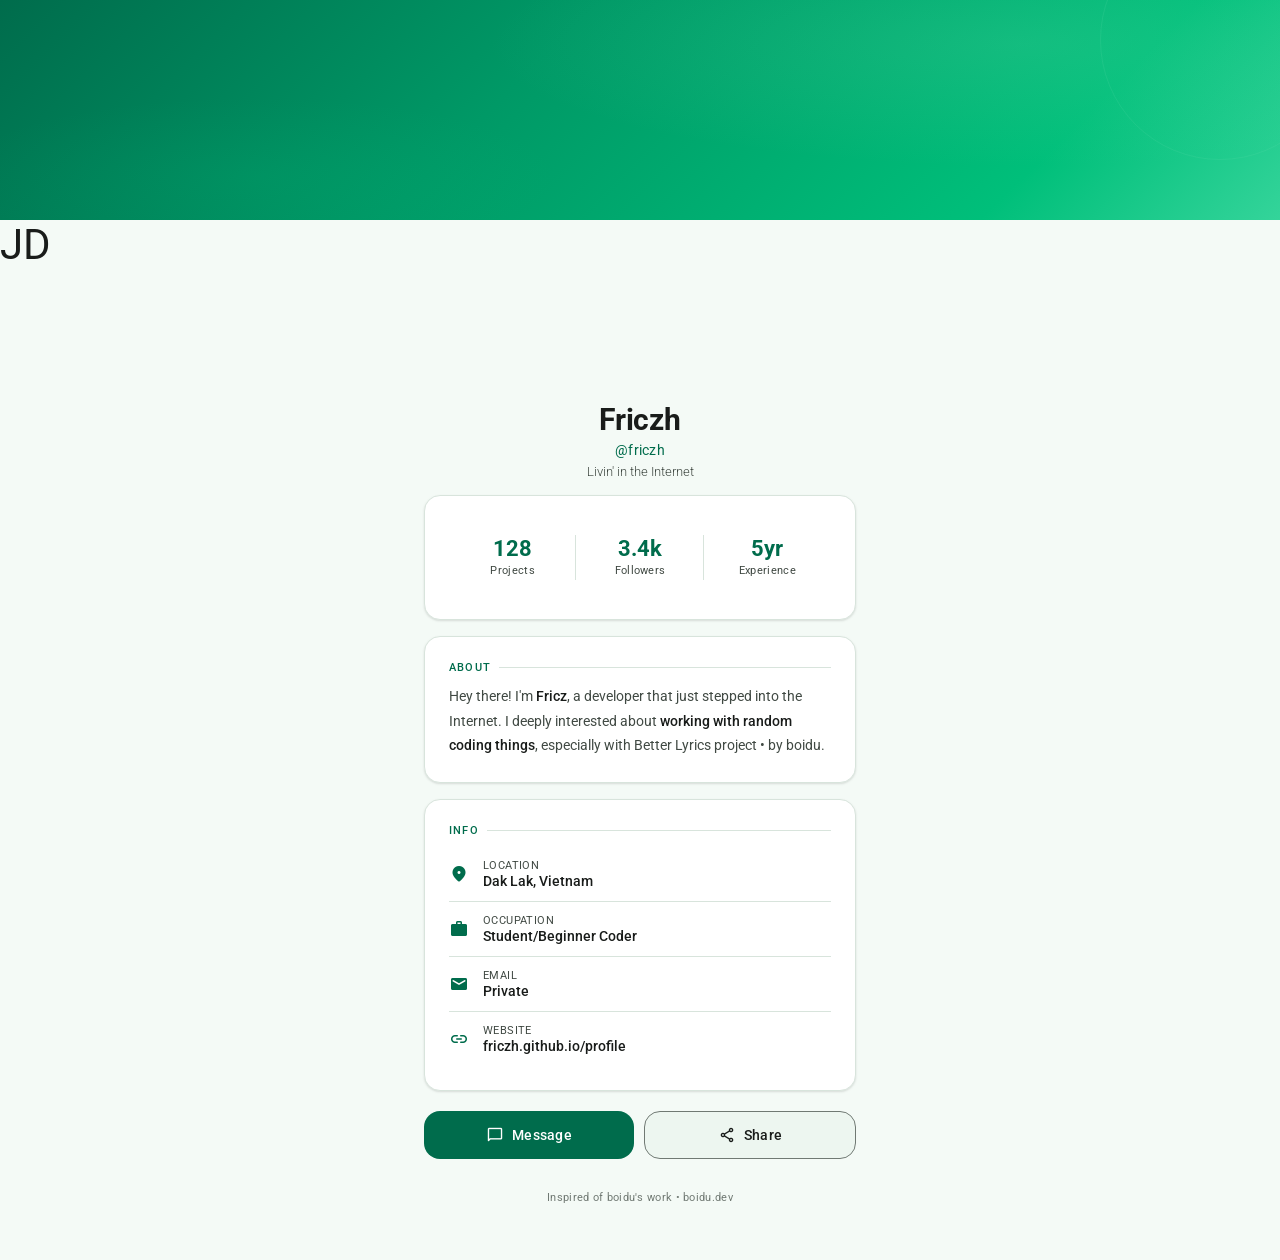
==== index.html @ be567181 "Update index.html" ====
<!DOCTYPE html>
<html lang="en">
<head>
  <meta charset="UTF-8" />
  <meta name="viewport" content="width=device-width, initial-scale=1.0, viewport-fit=cover" />
  <title>Profile</title>
  <link rel="preconnect" href="https://fonts.googleapis.com" />
  <link rel="preconnect" href="https://fonts.gstatic.com" crossorigin />
  <link href="https://fonts.googleapis.com/css2?family=Roboto:wght@300;400;500;700&display=swap" rel="stylesheet" />
  <link href="https://fonts.googleapis.com/css2?family=Material+Symbols+Rounded:opsz,wght,FILL,GRAD@24,400,1,0" rel="stylesheet" />

  <style>
    /* ── MD3 Light + Emerald Green Tokens ── */
    :root {
      --primary:            #006C4C;
      --on-primary:         #FFFFFF;
      --primary-container:  #C2F0D8;
      --on-primary-cont:    #00210F;
      --surface:            #F4FAF6;
      --surface-1:          #FFFFFF;
      --surface-2:          #EDF6F0;
      --surface-variant:    #DCE5DC;
      --on-surface:         #191C1A;
      --on-surface-var:     #404943;
      --outline:            #707973;
      --outline-var:        #D8E4DC;
      --scrim:              rgba(0,0,0,.3);
      --radius-xl:          28px;
      --radius-l:           16px;
      --radius-m:           12px;
      --radius-s:           8px;
      --font: 'Roboto', sans-serif;
    }

    *, *::before, *::after { box-sizing: border-box; margin: 0; padding: 0; }

    html { scroll-behavior: smooth; }

    body {
      font-family: var(--font);
      background: var(--surface);
      color: var(--on-surface);
      min-height: 100dvh;
      -webkit-font-smoothing: antialiased;
      overflow-x: hidden;
    }

    /* ── Page fade-in ── */
    @keyframes fadeUp {
      from { opacity: 0; transform: translateY(20px); }
      to   { opacity: 1; transform: translateY(0); }
    }
    @keyframes fadeIn {
      from { opacity: 0; }
      to   { opacity: 1; }
    }
    @keyframes pulse-ring {
      0%   { transform: scale(1);    opacity: .6; }
      70%  { transform: scale(1.18); opacity: 0;  }
      100% { transform: scale(1.18); opacity: 0;  }
    }
    @keyframes shimmer {
      0%   { background-position: -200% center; }
      100% { background-position:  200% center; }
    }

    /* ── Header banner ── */
    .banner {
      position: relative;
      height: 180px;
      background: linear-gradient(135deg, #006C4C 0%, #009966 40%, #00BF7A 80%, #34D49A 100%);
      overflow: hidden;
      animation: fadeIn .5s ease both;
    }
    .banner::before {
      content: '';
      position: absolute;
      inset: 0;
      background:
        radial-gradient(ellipse 60% 80% at 80% 20%, rgba(109,219,172,.18) 0%, transparent 70%),
        radial-gradient(ellipse 40% 60% at 20% 80%, rgba(0,191,122,.12) 0%, transparent 60%);
    }
    /* Decorative circles */
    .banner::after {
      content: '';
      position: absolute;
      width: 240px; height: 240px;
      border-radius: 50%;
      border: 1px solid rgba(109,219,172,.15);
      top: -80px; right: -60px;
    }

    /* ── Main content ── */
    .content {
      max-width: 480px;
      margin: 0 auto;
      padding: 0 16px 40px;
    }

    /* ── Identity block ── */
    .identity {
      padding-top: 64px;
      text-align: center;
      animation: fadeUp .5s .25s ease both;
      opacity: 0;
      animation-fill-mode: both;
    }
    .identity .name {
      font-size: 26px;
      font-weight: 700;
      color: var(--on-surface);
      letter-spacing: -.3px;
      line-height: 1.2;
    }
    .identity .handle {
      font-size: 14px;
      font-weight: 400;
      color: var(--primary);
      margin-top: 4px;
      letter-spacing: .3px;
    }
    .identity .tagline {
      font-size: 13px;
      color: var(--on-surface-var);
      margin-top: 6px;
      font-weight: 300;
    }

    /* ── Status chip ── */
    .status-row {
      display: flex;
      justify-content: center;
      margin-top: 14px;
      animation: fadeUp .5s .35s ease both;
      opacity: 0;
      animation-fill-mode: both;
    }
    .chip {
      display: inline-flex;
      align-items: center;
      gap: 6px;
      padding: 6px 14px;
      border-radius: 99px;
      font-size: 12px;
      font-weight: 500;
      background: var(--primary-container);
      color: var(--on-primary-cont);
      border: 1px solid rgba(109,219,172,.2);
      letter-spacing: .3px;
    }
    .chip .dot {
      width: 6px; height: 6px;
      border-radius: 50%;
      background: var(--primary);
      flex-shrink: 0;
      animation: pulse-ring 2s ease infinite;
    }

    /* ── Section label ── */
    .section-label {
      font-size: 11px;
      font-weight: 500;
      letter-spacing: 1.2px;
      text-transform: uppercase;
      color: var(--primary);
      margin-bottom: 10px;
      display: flex;
      align-items: center;
      gap: 8px;
    }
    .section-label::after {
      content: '';
      flex: 1;
      height: 1px;
      background: var(--outline-var);
    }

    /* ── Cards ── */
    .card {
      box-shadow: 0 1px 3px rgba(0,0,0,.08), 0 1px 2px rgba(0,0,0,.06);
      background: var(--surface-1);
      border: 1px solid var(--outline-var);
      border-radius: var(--radius-l);
      padding: 20px;
      margin-top: 16px;
    }

    /* Bio card */
    .bio-card {
      animation: fadeUp .5s .45s ease both;
      opacity: 0;
      animation-fill-mode: both;
    }
    .bio-text {
      font-size: 14px;
      line-height: 1.75;
      color: var(--on-surface-var);
      font-weight: 400;
    }
    .bio-text strong {
      color: var(--on-surface);
      font-weight: 500;
    }

    /* Stats row */
    .stats-card {
      animation: fadeUp .5s .55s ease both;
      opacity: 0;
      animation-fill-mode: both;
      display: grid;
      grid-template-columns: repeat(3, 1fr);
      gap: 0;
      padding: 0;
      overflow: hidden;
    }
    .stat-item {
      padding: 18px 12px;
      text-align: center;
      position: relative;
    }
    .stat-item:not(:last-child)::after {
      content: '';
      position: absolute;
      right: 0; top: 20%; bottom: 20%;
      width: 1px;
      background: var(--outline-var);
    }
    .stat-num {
      font-size: 22px;
      font-weight: 700;
      color: var(--primary);
      line-height: 1;
    }
    .stat-label {
      font-size: 11px;
      color: var(--on-surface-var);
      margin-top: 4px;
      letter-spacing: .3px;
    }

    /* Info rows */
    .info-card {
      animation: fadeUp .5s .65s ease both;
      opacity: 0;
      animation-fill-mode: both;
      padding: 8px 20px;
    }
    .info-row {
      display: flex;
      align-items: center;
      gap: 14px;
      padding: 12px 0;
      border-bottom: 1px solid var(--outline-var);
    }
    .info-row:last-child { border-bottom: none; }
    .info-icon {
      font-size: 20px;
      color: var(--primary);
      font-variation-settings: 'FILL' 1;
      flex-shrink: 0;
    }
    .info-body { flex: 1; min-width: 0; }
    .info-label {
      font-size: 11px;
      color: var(--on-surface-var);
      letter-spacing: .4px;
      text-transform: uppercase;
    }
    .info-value {
      font-size: 14px;
      color: var(--on-surface);
      font-weight: 500;
      margin-top: 1px;
      white-space: nowrap;
      overflow: hidden;
      text-overflow: ellipsis;
    }

    /* ── FAB-style action button ── */
    .action-row {
      animation: fadeUp .5s .75s ease both;
      opacity: 0;
      animation-fill-mode: both;
      margin-top: 20px;
      display: flex;
      gap: 10px;
    }
    .btn {
      flex: 1;
      display: flex;
      align-items: center;
      justify-content: center;
      gap: 8px;
      padding: 14px;
      border-radius: var(--radius-l);
      font-family: var(--font);
      font-size: 14px;
      font-weight: 500;
      letter-spacing: .3px;
      cursor: pointer;
      border: none;
      position: relative;
      overflow: hidden;
      transition: filter .15s ease;
      -webkit-tap-highlight-color: transparent;
    }
    .btn:active { filter: brightness(.88); }
    .btn-primary {
      background: var(--primary);
      color: var(--on-primary);
    }
    .btn-secondary {
      background: var(--surface-2);
      color: var(--on-surface);
      border: 1px solid var(--outline);
    }
    .btn .material-symbols-rounded { font-size: 18px; }

    /* Ripple */
    .ripple {
      position: absolute;
      border-radius: 50%;
      transform: scale(0);
      animation: ripple-anim .5s linear;
      background: rgba(0,108,76,.15);
      pointer-events: none;
    }
    @keyframes ripple-anim {
      to { transform: scale(4); opacity: 0; }
    }

    /* ── MUI Wiggle Circular Progress Loader ── */
    .loader-overlay {
      position: fixed;
      inset: 0;
      background: var(--surface);
      display: flex;
      flex-direction: column;
      align-items: center;
      justify-content: center;
      gap: 16px;
      z-index: 9999;
      transition: opacity .35s ease, visibility .35s ease;
    }
    .loader-overlay.hidden {
      opacity: 0;
      visibility: hidden;
    }
    .loader-label {
      font-size: 13px;
      font-weight: 500;
      color: var(--on-surface-var);
      letter-spacing: .4px;
    }
    /* Rotating SVG wrapper — matches MUI's circular-rotate */
    @keyframes mui-circular-rotate {
      0%   { transform: rotate(0deg);   }
      100% { transform: rotate(360deg); }
    }
    /* Stroke wiggle — matches MUI's circular-dash */
    @keyframes mui-circular-dash {
      0% {
        stroke-dasharray:  1px, 200px;
        stroke-dashoffset: 0;
      }
      50% {
        stroke-dasharray:  100px, 200px;
        stroke-dashoffset: -15px;
      }
      100% {
        stroke-dasharray:  100px, 200px;
        stroke-dashoffset: -125px;
      }
    }
    .mui-circular-progress {
      width: 48px;
      height: 48px;
      animation: mui-circular-rotate 1.4s linear infinite;
      display: block;
    }
    .mui-circular-progress circle {
      stroke: var(--primary);
      stroke-linecap: round;
      fill: none;
      stroke-width: 3.6;
      animation: mui-circular-dash 1.4s ease-in-out infinite;
    }

    /* ── Footer ── */
    .footer {
      text-align: center;
      margin-top: 32px;
      font-size: 11px;
      color: var(--outline);
      letter-spacing: .3px;
      animation: fadeIn .5s .9s ease both;
      opacity: 0;
      animation-fill-mode: both;
    }

    /* ── Tablet tweaks ── */
    @media (min-width: 600px) {
      .banner { height: 220px; }
      .avatar  { width: 110px; height: 110px; font-size: 42px; }
      .avatar-wrap { bottom: -55px; }
      .identity { padding-top: 72px; }
      .identity .name { font-size: 30px; }
      .content { padding: 0 24px 56px; }
      .card { padding: 24px; }
    }
  </style>
</head>
<body>

  <!-- MUI Wiggle Circular Loader -->
  <div class="loader-overlay" id="loader">
    <svg class="mui-circular-progress" viewBox="22 22 44 44">
      <circle cx="44" cy="44" r="20.2" stroke-dasharray="1px, 200px" stroke-dashoffset="0"/>
    </svg>
    <span class="loader-label">Loading profile…</span>
  </div>

  <!-- Banner -->
  <div class="banner"></div>

  <!-- Avatar -->
  <div class="avatar-wrap">
    <div class="avatar-ring"></div>
    <div class="avatar">JD</div>
  </div>

  <!-- Content -->
  <div class="content">

    <!-- Identity -->
    <div class="identity">
      <div class="name">Friczh</div>
      <div class="handle">@friczh</div>
      <div class="tagline">Livin' in the Internet</div>
    </div>

    <!-- Stats -->
    <div class="card stats-card">
      <div class="stat-item">
        <div class="stat-num">128</div>
        <div class="stat-label">Projects</div>
      </div>
      <div class="stat-item">
        <div class="stat-num">3.4k</div>
        <div class="stat-label">Followers</div>
      </div>
      <div class="stat-item">
        <div class="stat-num">5yr</div>
        <div class="stat-label">Experience</div>
      </div>
    </div>

    <!-- Bio -->
    <div class="card bio-card">
      <div class="section-label">About</div>
      <p class="bio-text">
        Hey there! I'm <strong>Fricz</strong>, a developer that just stepped into the Internet. I deeply interested about <strong>working with random coding things</strong>, especially with Better Lyrics project • by boidu.
      </p>
    </div>

    <!-- Info rows -->
    <div class="card info-card">
      <div class="section-label">Info</div>

      <div class="info-row">
        <span class="material-symbols-rounded info-icon">location_on</span>
        <div class="info-body">
          <div class="info-label">Location</div>
          <div class="info-value">Dak Lak, Vietnam</div>
        </div>
      </div>

      <div class="info-row">
        <span class="material-symbols-rounded info-icon">work</span>
        <div class="info-body">
          <div class="info-label">Occupation</div>
          <div class="info-value">Student/Beginner Coder</div>
        </div>
      </div>

      <div class="info-row">
        <span class="material-symbols-rounded info-icon">mail</span>
        <div class="info-body">
          <div class="info-label">Email</div>
          <div class="info-value">Private</div>
        </div>
      </div>

      <div class="info-row">
        <span class="material-symbols-rounded info-icon">link</span>
        <div class="info-body">
          <div class="info-label">Website</div>
          <div class="info-value">friczh.github.io/profile</div>
        </div>
      </div>
    </div>

    <!-- Action buttons -->
    <div class="action-row">
      <button class="btn btn-primary" id="msgBtn">
        <span class="material-symbols-rounded">chat_bubble</span>
        Message
      </button>
      <button class="btn btn-secondary" id="shareBtn">
        <span class="material-symbols-rounded">share</span>
        Share
      </button>
    </div>

    <div class="footer">Inspired of boidu's work • boidu.dev</div>

  </div>

  <script>
    // Dismiss loader on page ready
    function dismissLoader() {
      var loader = document.getElementById('loader');
      if (loader) loader.classList.add('hidden');
    }
    if (document.readyState === 'complete') {
      setTimeout(dismissLoader, 600);
    } else {
      window.addEventListener('load', function() {
        setTimeout(dismissLoader, 600);
      });
    }

    // Ripple effect
    function addRipple(btn) {
      btn.addEventListener('click', function(e) {
        var r = document.createElement('span');
        r.className = 'ripple';
        var rect = btn.getBoundingClientRect();
        var size = Math.max(rect.width, rect.height);
        r.style.cssText = [
          'width:' + size + 'px',
          'height:' + size + 'px',
          'left:' + (e.clientX - rect.left - size/2) + 'px',
          'top:' + (e.clientY - rect.top - size/2) + 'px'
        ].join(';');
        btn.appendChild(r);
        setTimeout(function() { r.remove(); }, 600);
      });
    }
    document.querySelectorAll('.btn').forEach(addRipple);

    // Share button — copy page URL
    document.getElementById('shareBtn').addEventListener('click', function() {
      var url = window.location.href;
      if (navigator.clipboard && window.isSecureContext) {
        navigator.clipboard.writeText(url).then(function() {
          showToast('Link copied!');
        });
      } else {
        var t = document.createElement('textarea');
        t.value = url;
        t.style.cssText = 'position:fixed;opacity:0';
        document.body.appendChild(t);
        t.select();
        document.execCommand('copy');
        document.body.removeChild(t);
        showToast('Link copied!');
      }
    });

    // Toast
    function showToast(msg) {
      var existing = document.querySelector('.toast');
      if (existing) existing.remove();
      var t = document.createElement('div');
      t.className = 'toast';
      t.textContent = msg;
      t.style.cssText = [
        'position:fixed', 'bottom:24px', 'left:50%',
        'transform:translateX(-50%) translateY(8px)',
        'background:#191C1A', 'color:#F4FAF6',
        'padding:10px 20px', 'border-radius:99px',
        'font:500 13px/1 Roboto,sans-serif',
        'border:1px solid #404943',
        'opacity:0', 'transition:opacity .2s,transform .2s',
        'z-index:999', 'white-space:nowrap',
        'box-shadow:0 4px 16px rgba(0,0,0,.4)'
      ].join(';');
      document.body.appendChild(t);
      requestAnimationFrame(function() {
        t.style.opacity = '1';
        t.style.transform = 'translateX(-50%) translateY(0)';
      });
      setTimeout(function() {
        t.style.opacity = '0';
        t.style.transform = 'translateX(-50%) translateY(8px)';
        setTimeout(function() { t.remove(); }, 200);
      }, 2200);
    }
  </script>

</body>
</html>
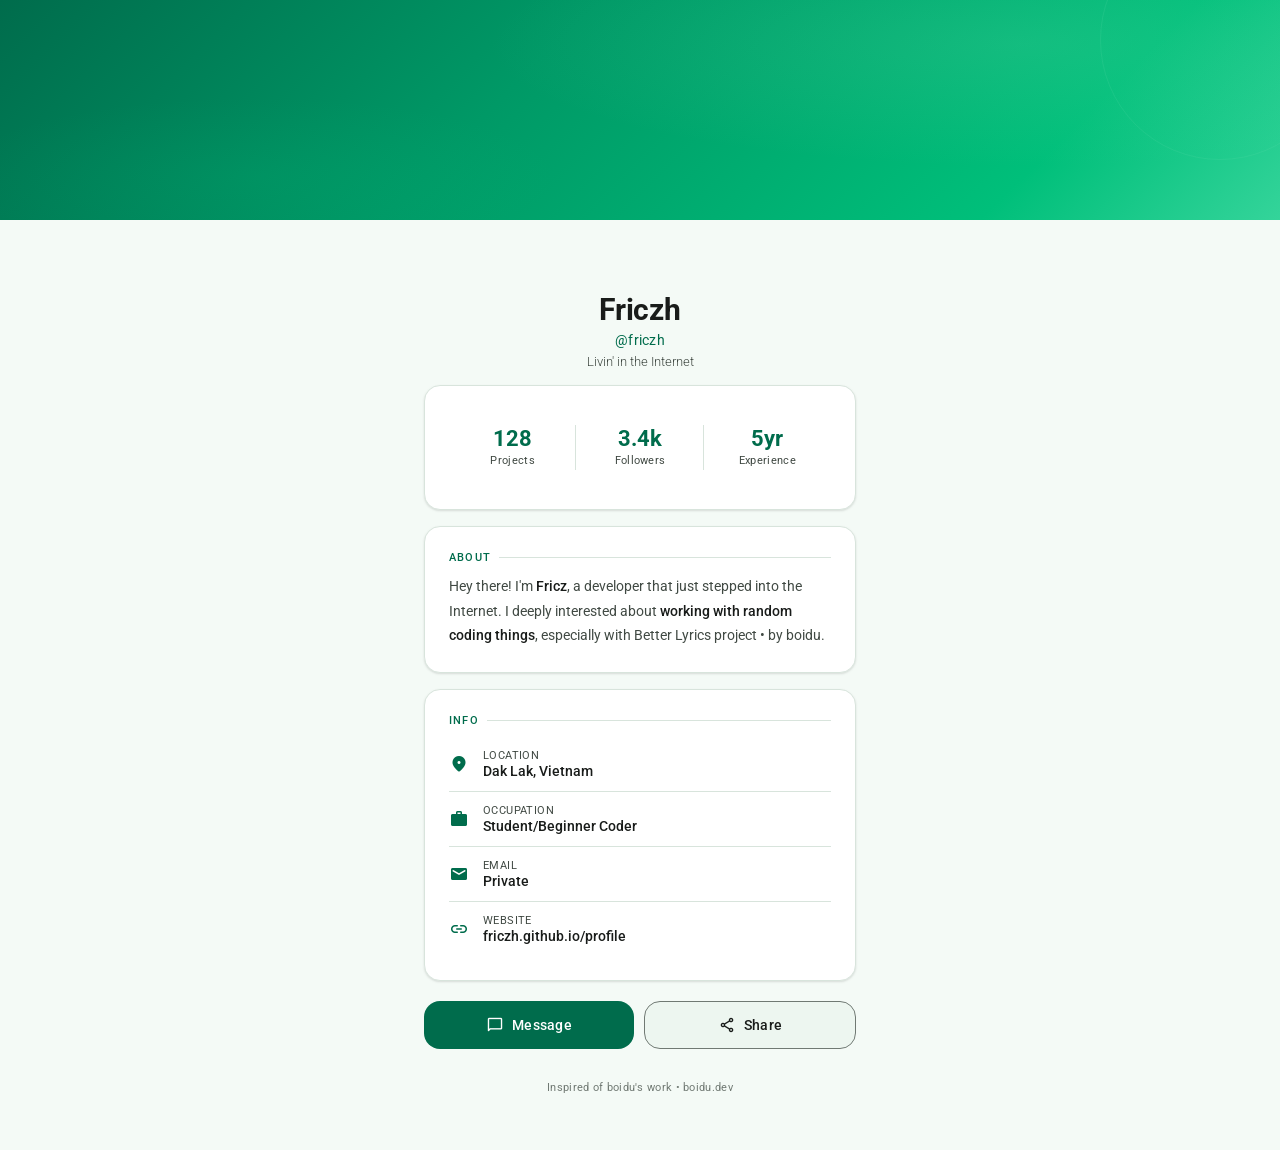
==== commit e5386f6e: "Update index.html" ====
--- a/index.html
+++ b/index.html
@@ -422,12 +422,6 @@
 
   <!-- Banner -->
   <div class="banner"></div>
-
-  <!-- Avatar -->
-  <div class="avatar-wrap">
-    <div class="avatar-ring"></div>
-    <div class="avatar">JD</div>
-  </div>
 
   <!-- Content -->
   <div class="content">
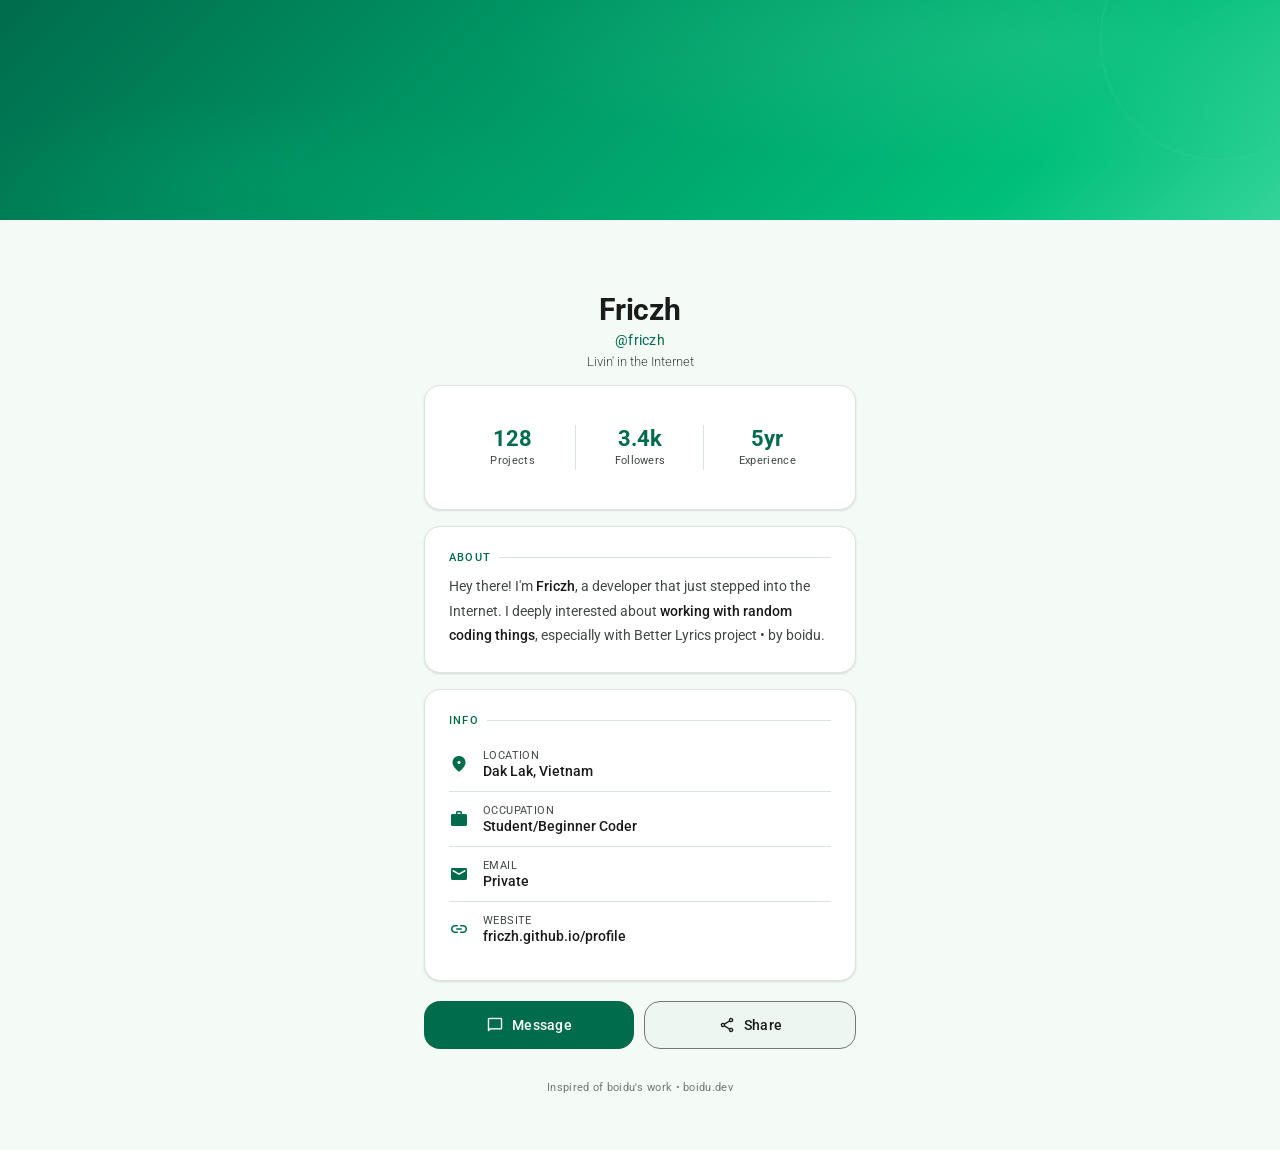
==== commit bd595565: "Update index.html" ====
--- a/index.html
+++ b/index.html
@@ -453,7 +453,7 @@
     <div class="card bio-card">
       <div class="section-label">About</div>
       <p class="bio-text">
-        Hey there! I'm <strong>Fricz</strong>, a developer that just stepped into the Internet. I deeply interested about <strong>working with random coding things</strong>, especially with Better Lyrics project • by boidu.
+        Hey there! I'm <strong>Friczh</strong>, a developer that just stepped into the Internet. I deeply interested about <strong>working with random coding things</strong>, especially with Better Lyrics project • by boidu.
       </p>
     </div>
 
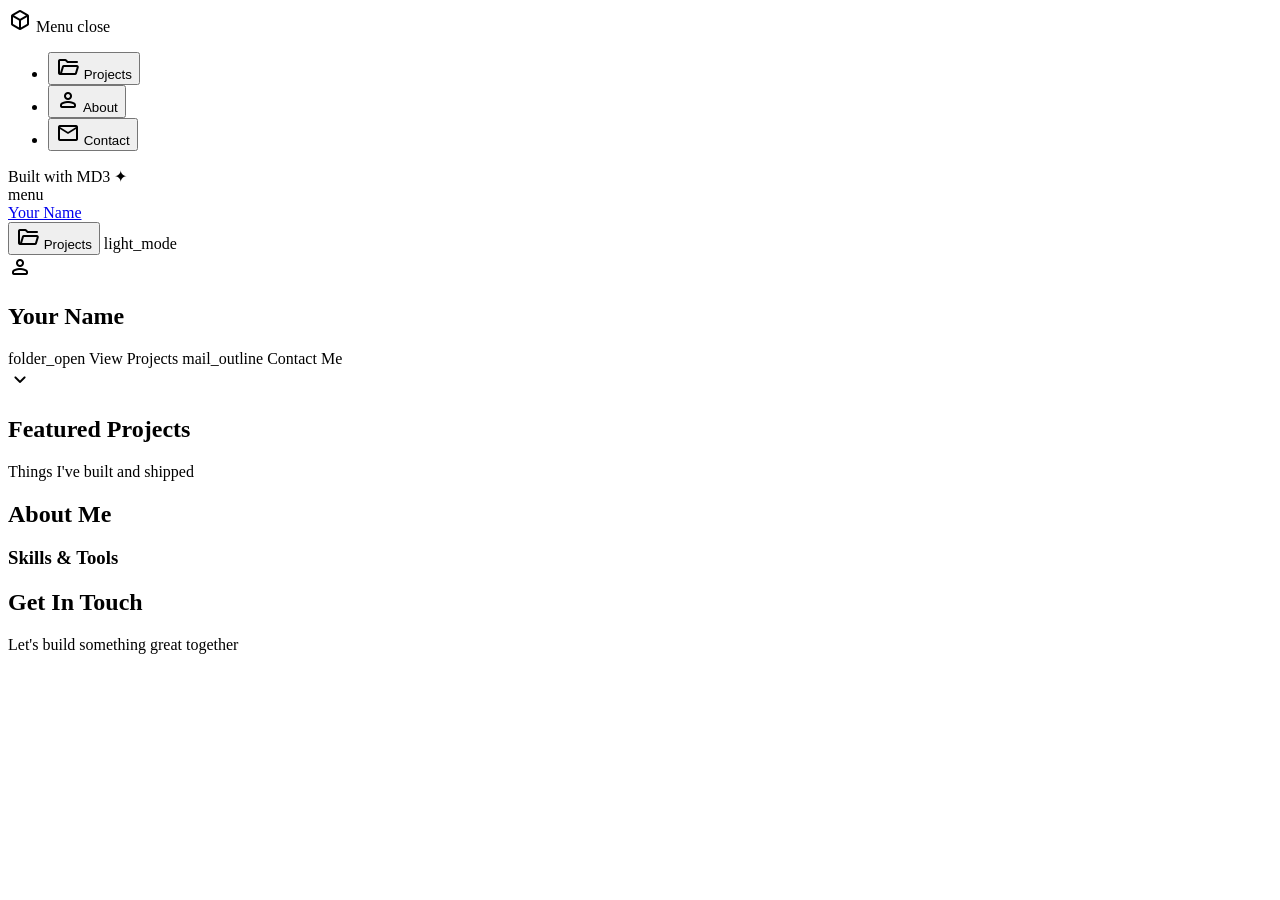
==== commit 8ac2420e: "Add files via upload" ====
--- a/index.html
+++ b/index.html
@@ -1,597 +1,352 @@
 <!DOCTYPE html>
-<html lang="en">
+<html lang="en" data-theme="light">
 <head>
   <meta charset="UTF-8" />
-  <meta name="viewport" content="width=device-width, initial-scale=1.0, viewport-fit=cover" />
-  <title>Profile</title>
+  <meta name="viewport" content="width=device-width, initial-scale=1.0" />
+  <meta name="description" content="Your Name — Developer & Designer" />
+  <title>Your Name</title>
+
+  <!-- ─── Preconnects ────────────────────────────────────────────── -->
   <link rel="preconnect" href="https://fonts.googleapis.com" />
   <link rel="preconnect" href="https://fonts.gstatic.com" crossorigin />
-  <link href="https://fonts.googleapis.com/css2?family=Roboto:wght@300;400;500;700&display=swap" rel="stylesheet" />
-  <link href="https://fonts.googleapis.com/css2?family=Material+Symbols+Rounded:opsz,wght,FILL,GRAD@24,400,1,0" rel="stylesheet" />
-
-  <style>
-    /* ── MD3 Light + Emerald Green Tokens ── */
-    :root {
-      --primary:            #006C4C;
-      --on-primary:         #FFFFFF;
-      --primary-container:  #C2F0D8;
-      --on-primary-cont:    #00210F;
-      --surface:            #F4FAF6;
-      --surface-1:          #FFFFFF;
-      --surface-2:          #EDF6F0;
-      --surface-variant:    #DCE5DC;
-      --on-surface:         #191C1A;
-      --on-surface-var:     #404943;
-      --outline:            #707973;
-      --outline-var:        #D8E4DC;
-      --scrim:              rgba(0,0,0,.3);
-      --radius-xl:          28px;
-      --radius-l:           16px;
-      --radius-m:           12px;
-      --radius-s:           8px;
-      --font: 'Roboto', sans-serif;
-    }
-
-    *, *::before, *::after { box-sizing: border-box; margin: 0; padding: 0; }
-
-    html { scroll-behavior: smooth; }
-
-    body {
-      font-family: var(--font);
-      background: var(--surface);
-      color: var(--on-surface);
-      min-height: 100dvh;
-      -webkit-font-smoothing: antialiased;
-      overflow-x: hidden;
-    }
-
-    /* ── Page fade-in ── */
-    @keyframes fadeUp {
-      from { opacity: 0; transform: translateY(20px); }
-      to   { opacity: 1; transform: translateY(0); }
-    }
-    @keyframes fadeIn {
-      from { opacity: 0; }
-      to   { opacity: 1; }
-    }
-    @keyframes pulse-ring {
-      0%   { transform: scale(1);    opacity: .6; }
-      70%  { transform: scale(1.18); opacity: 0;  }
-      100% { transform: scale(1.18); opacity: 0;  }
-    }
-    @keyframes shimmer {
-      0%   { background-position: -200% center; }
-      100% { background-position:  200% center; }
-    }
-
-    /* ── Header banner ── */
-    .banner {
-      position: relative;
-      height: 180px;
-      background: linear-gradient(135deg, #006C4C 0%, #009966 40%, #00BF7A 80%, #34D49A 100%);
-      overflow: hidden;
-      animation: fadeIn .5s ease both;
-    }
-    .banner::before {
-      content: '';
-      position: absolute;
-      inset: 0;
-      background:
-        radial-gradient(ellipse 60% 80% at 80% 20%, rgba(109,219,172,.18) 0%, transparent 70%),
-        radial-gradient(ellipse 40% 60% at 20% 80%, rgba(0,191,122,.12) 0%, transparent 60%);
-    }
-    /* Decorative circles */
-    .banner::after {
-      content: '';
-      position: absolute;
-      width: 240px; height: 240px;
-      border-radius: 50%;
-      border: 1px solid rgba(109,219,172,.15);
-      top: -80px; right: -60px;
-    }
-
-    /* ── Main content ── */
-    .content {
-      max-width: 480px;
-      margin: 0 auto;
-      padding: 0 16px 40px;
-    }
-
-    /* ── Identity block ── */
-    .identity {
-      padding-top: 64px;
-      text-align: center;
-      animation: fadeUp .5s .25s ease both;
-      opacity: 0;
-      animation-fill-mode: both;
-    }
-    .identity .name {
-      font-size: 26px;
-      font-weight: 700;
-      color: var(--on-surface);
-      letter-spacing: -.3px;
-      line-height: 1.2;
-    }
-    .identity .handle {
-      font-size: 14px;
-      font-weight: 400;
-      color: var(--primary);
-      margin-top: 4px;
-      letter-spacing: .3px;
-    }
-    .identity .tagline {
-      font-size: 13px;
-      color: var(--on-surface-var);
-      margin-top: 6px;
-      font-weight: 300;
-    }
-
-    /* ── Status chip ── */
-    .status-row {
-      display: flex;
-      justify-content: center;
-      margin-top: 14px;
-      animation: fadeUp .5s .35s ease both;
-      opacity: 0;
-      animation-fill-mode: both;
-    }
-    .chip {
-      display: inline-flex;
-      align-items: center;
-      gap: 6px;
-      padding: 6px 14px;
-      border-radius: 99px;
-      font-size: 12px;
-      font-weight: 500;
-      background: var(--primary-container);
-      color: var(--on-primary-cont);
-      border: 1px solid rgba(109,219,172,.2);
-      letter-spacing: .3px;
-    }
-    .chip .dot {
-      width: 6px; height: 6px;
-      border-radius: 50%;
-      background: var(--primary);
-      flex-shrink: 0;
-      animation: pulse-ring 2s ease infinite;
-    }
-
-    /* ── Section label ── */
-    .section-label {
-      font-size: 11px;
-      font-weight: 500;
-      letter-spacing: 1.2px;
-      text-transform: uppercase;
-      color: var(--primary);
-      margin-bottom: 10px;
-      display: flex;
-      align-items: center;
-      gap: 8px;
-    }
-    .section-label::after {
-      content: '';
-      flex: 1;
-      height: 1px;
-      background: var(--outline-var);
-    }
-
-    /* ── Cards ── */
-    .card {
-      box-shadow: 0 1px 3px rgba(0,0,0,.08), 0 1px 2px rgba(0,0,0,.06);
-      background: var(--surface-1);
-      border: 1px solid var(--outline-var);
-      border-radius: var(--radius-l);
-      padding: 20px;
-      margin-top: 16px;
-    }
-
-    /* Bio card */
-    .bio-card {
-      animation: fadeUp .5s .45s ease both;
-      opacity: 0;
-      animation-fill-mode: both;
-    }
-    .bio-text {
-      font-size: 14px;
-      line-height: 1.75;
-      color: var(--on-surface-var);
-      font-weight: 400;
-    }
-    .bio-text strong {
-      color: var(--on-surface);
-      font-weight: 500;
-    }
-
-    /* Stats row */
-    .stats-card {
-      animation: fadeUp .5s .55s ease both;
-      opacity: 0;
-      animation-fill-mode: both;
-      display: grid;
-      grid-template-columns: repeat(3, 1fr);
-      gap: 0;
-      padding: 0;
-      overflow: hidden;
-    }
-    .stat-item {
-      padding: 18px 12px;
-      text-align: center;
-      position: relative;
-    }
-    .stat-item:not(:last-child)::after {
-      content: '';
-      position: absolute;
-      right: 0; top: 20%; bottom: 20%;
-      width: 1px;
-      background: var(--outline-var);
-    }
-    .stat-num {
-      font-size: 22px;
-      font-weight: 700;
-      color: var(--primary);
-      line-height: 1;
-    }
-    .stat-label {
-      font-size: 11px;
-      color: var(--on-surface-var);
-      margin-top: 4px;
-      letter-spacing: .3px;
-    }
-
-    /* Info rows */
-    .info-card {
-      animation: fadeUp .5s .65s ease both;
-      opacity: 0;
-      animation-fill-mode: both;
-      padding: 8px 20px;
-    }
-    .info-row {
-      display: flex;
-      align-items: center;
-      gap: 14px;
-      padding: 12px 0;
-      border-bottom: 1px solid var(--outline-var);
-    }
-    .info-row:last-child { border-bottom: none; }
-    .info-icon {
-      font-size: 20px;
-      color: var(--primary);
-      font-variation-settings: 'FILL' 1;
-      flex-shrink: 0;
-    }
-    .info-body { flex: 1; min-width: 0; }
-    .info-label {
-      font-size: 11px;
-      color: var(--on-surface-var);
-      letter-spacing: .4px;
-      text-transform: uppercase;
-    }
-    .info-value {
-      font-size: 14px;
-      color: var(--on-surface);
-      font-weight: 500;
-      margin-top: 1px;
-      white-space: nowrap;
-      overflow: hidden;
-      text-overflow: ellipsis;
-    }
-
-    /* ── FAB-style action button ── */
-    .action-row {
-      animation: fadeUp .5s .75s ease both;
-      opacity: 0;
-      animation-fill-mode: both;
-      margin-top: 20px;
-      display: flex;
-      gap: 10px;
-    }
-    .btn {
-      flex: 1;
-      display: flex;
-      align-items: center;
-      justify-content: center;
-      gap: 8px;
-      padding: 14px;
-      border-radius: var(--radius-l);
-      font-family: var(--font);
-      font-size: 14px;
-      font-weight: 500;
-      letter-spacing: .3px;
-      cursor: pointer;
-      border: none;
-      position: relative;
-      overflow: hidden;
-      transition: filter .15s ease;
-      -webkit-tap-highlight-color: transparent;
-    }
-    .btn:active { filter: brightness(.88); }
-    .btn-primary {
-      background: var(--primary);
-      color: var(--on-primary);
-    }
-    .btn-secondary {
-      background: var(--surface-2);
-      color: var(--on-surface);
-      border: 1px solid var(--outline);
-    }
-    .btn .material-symbols-rounded { font-size: 18px; }
-
-    /* Ripple */
-    .ripple {
-      position: absolute;
-      border-radius: 50%;
-      transform: scale(0);
-      animation: ripple-anim .5s linear;
-      background: rgba(0,108,76,.15);
-      pointer-events: none;
-    }
-    @keyframes ripple-anim {
-      to { transform: scale(4); opacity: 0; }
-    }
-
-    /* ── MUI Wiggle Circular Progress Loader ── */
-    .loader-overlay {
-      position: fixed;
-      inset: 0;
-      background: var(--surface);
-      display: flex;
-      flex-direction: column;
-      align-items: center;
-      justify-content: center;
-      gap: 16px;
-      z-index: 9999;
-      transition: opacity .35s ease, visibility .35s ease;
-    }
-    .loader-overlay.hidden {
-      opacity: 0;
-      visibility: hidden;
-    }
-    .loader-label {
-      font-size: 13px;
-      font-weight: 500;
-      color: var(--on-surface-var);
-      letter-spacing: .4px;
-    }
-    /* Rotating SVG wrapper — matches MUI's circular-rotate */
-    @keyframes mui-circular-rotate {
-      0%   { transform: rotate(0deg);   }
-      100% { transform: rotate(360deg); }
-    }
-    /* Stroke wiggle — matches MUI's circular-dash */
-    @keyframes mui-circular-dash {
-      0% {
-        stroke-dasharray:  1px, 200px;
-        stroke-dashoffset: 0;
-      }
-      50% {
-        stroke-dasharray:  100px, 200px;
-        stroke-dashoffset: -15px;
-      }
-      100% {
-        stroke-dasharray:  100px, 200px;
-        stroke-dashoffset: -125px;
-      }
-    }
-    .mui-circular-progress {
-      width: 48px;
-      height: 48px;
-      animation: mui-circular-rotate 1.4s linear infinite;
-      display: block;
-    }
-    .mui-circular-progress circle {
-      stroke: var(--primary);
-      stroke-linecap: round;
-      fill: none;
-      stroke-width: 3.6;
-      animation: mui-circular-dash 1.4s ease-in-out infinite;
-    }
-
-    /* ── Footer ── */
-    .footer {
-      text-align: center;
-      margin-top: 32px;
-      font-size: 11px;
-      color: var(--outline);
-      letter-spacing: .3px;
-      animation: fadeIn .5s .9s ease both;
-      opacity: 0;
-      animation-fill-mode: both;
-    }
-
-    /* ── Tablet tweaks ── */
-    @media (min-width: 600px) {
-      .banner { height: 220px; }
-      .avatar  { width: 110px; height: 110px; font-size: 42px; }
-      .avatar-wrap { bottom: -55px; }
-      .identity { padding-top: 72px; }
-      .identity .name { font-size: 30px; }
-      .content { padding: 0 24px 56px; }
-      .card { padding: 24px; }
-    }
-  </style>
+
+  <!-- ─── Material Symbols Rounded (variable font, filled) ─────── -->
+  <link rel="stylesheet"
+    href="https://fonts.googleapis.com/css2?family=Material+Symbols+Rounded:opsz,wght,FILL,GRAD@20..48,100..700,0..1,-50..200" />
+
+  <!-- ─── Google Fonts ─────────────────────────────────────────── -->
+  <link href="https://fonts.googleapis.com/css2?family=Google+Sans:wght@400;500;700&family=Google+Sans+Display:wght@400;500;700&display=swap"
+    rel="stylesheet" />
+
+  <!-- ─── Material Web Components (MD3) ───────────────────────── -->
+  <script type="module" src="https://esm.sh/@material/web@2.2.0/all.js"></script>
+
+  <!-- ─── MD3 Typescale Styles ─────────────────────────────────── -->
+  <script type="module">
+    import { styles as typescaleStyles }
+      from 'https://esm.sh/@material/web@2.2.0/typography/md-typescale-styles.js';
+    document.adoptedStyleSheets.push(typescaleStyles.styleSheet);
+  </script>
+
+  <!-- ─── Theme Tokens (Emerald Light / Light-Blue Dark) ───────── -->
+  <link rel="stylesheet" href="css/theme.css" />
+
+  <!-- ─── Layout & Component Styles ───────────────────────────── -->
+  <link rel="stylesheet" href="css/styles.css" />
 </head>
+
 <body>
 
-  <!-- MUI Wiggle Circular Loader -->
-  <div class="loader-overlay" id="loader">
-    <svg class="mui-circular-progress" viewBox="22 22 44 44">
-      <circle cx="44" cy="44" r="20.2" stroke-dasharray="1px, 200px" stroke-dashoffset="0"/>
-    </svg>
-    <span class="loader-label">Loading profile…</span>
-  </div>
-
-  <!-- Banner -->
-  <div class="banner"></div>
-
-  <!-- Content -->
-  <div class="content">
-
-    <!-- Identity -->
-    <div class="identity">
-      <div class="name">Friczh</div>
-      <div class="handle">@friczh</div>
-      <div class="tagline">Livin' in the Internet</div>
+  <!-- ════════════════════════════════════════════════════════════ -->
+  <!--  NAVIGATION DRAWER                                          -->
+  <!--  • Desktop  → slides in from the LEFT (standard)           -->
+  <!--  • Mobile   → drops DOWN from beneath the top bar (sheet)  -->
+  <!-- ════════════════════════════════════════════════════════════ -->
+
+  <!-- Scrim — shown behind modal drawer on mobile/tablet -->
+  <div class="nav-scrim" id="nav-scrim" aria-hidden="true"></div>
+
+  <nav class="nav-drawer" id="nav-drawer"
+       role="navigation" aria-label="Site navigation" aria-hidden="true">
+
+    <!-- Drawer header (desktop only) -->
+    <div class="drawer-header">
+      <span class="drawer-logo material-symbols-rounded" aria-hidden="true">deployed_code</span>
+      <span class="drawer-title md-typescale-title-large">Menu</span>
+      <md-icon-button class="drawer-close-btn" id="drawer-close-btn"
+                      aria-label="Close navigation">
+        <md-icon>close</md-icon>
+      </md-icon-button>
     </div>
 
-    <!-- Stats -->
-    <div class="card stats-card">
-      <div class="stat-item">
-        <div class="stat-num">128</div>
-        <div class="stat-label">Projects</div>
+    <md-divider></md-divider>
+
+    <!-- Nav items -->
+    <ul class="nav-list" role="list">
+
+      <li>
+        <button class="nav-item" data-target="projects"
+                aria-label="Navigate to Projects">
+          <span class="nav-item-icon material-symbols-rounded" aria-hidden="true">folder_open</span>
+          <span class="nav-item-label md-typescale-label-large">Projects</span>
+          <md-ripple></md-ripple>
+        </button>
+      </li>
+
+      <li>
+        <button class="nav-item" data-target="about"
+                aria-label="Navigate to About">
+          <span class="nav-item-icon material-symbols-rounded" aria-hidden="true">person</span>
+          <span class="nav-item-label md-typescale-label-large">About</span>
+          <md-ripple></md-ripple>
+        </button>
+      </li>
+
+      <li>
+        <button class="nav-item" data-target="contact"
+                aria-label="Navigate to Contact">
+          <span class="nav-item-icon material-symbols-rounded" aria-hidden="true">mail</span>
+          <span class="nav-item-label md-typescale-label-large">Contact</span>
+          <md-ripple></md-ripple>
+        </button>
+      </li>
+
+    </ul>
+
+    <!-- Drawer footer -->
+    <div class="drawer-footer">
+      <span class="md-typescale-body-small drawer-footer-text">Built with MD3 ✦</span>
+    </div>
+
+  </nav>
+
+  <!-- ════════════════════════════════════════════════════════════ -->
+  <!--  TOP APP BAR                                                -->
+  <!--  Leading  : [Expand/Menu button]                           -->
+  <!--  Headline : Site title / your name                         -->
+  <!--  Trailing : [Projects tab] [Theme toggle]                  -->
+  <!-- ════════════════════════════════════════════════════════════ -->
+  <header class="top-app-bar" id="top-app-bar">
+
+    <!-- Leading: Hamburger / expand -->
+    <div class="app-bar-leading">
+      <md-icon-button id="menu-btn"
+                      aria-label="Open navigation"
+                      aria-expanded="false"
+                      aria-controls="nav-drawer">
+        <md-icon id="menu-icon">menu</md-icon>
+      </md-icon-button>
+    </div>
+
+    <!-- Headline -->
+    <a class="app-bar-title md-typescale-title-large"
+       href="#hero" aria-label="Go to top">
+      Your Name
+    </a>
+
+    <!-- Trailing: Projects shortcut + theme toggle -->
+    <div class="app-bar-trailing">
+
+      <!-- Projects tab (visible in top bar — quick link) -->
+      <button class="appbar-tab" id="appbar-projects-tab"
+              data-target="projects" aria-label="Projects">
+        <span class="appbar-tab-icon material-symbols-rounded" aria-hidden="true">folder_open</span>
+        <span class="appbar-tab-label md-typescale-label-large">Projects</span>
+        <md-ripple></md-ripple>
+      </button>
+
+      <!-- Theme toggle -->
+      <md-icon-button id="theme-btn"
+                      aria-label="Switch theme"
+                      title="Switch theme">
+        <!--
+          Light theme  → shows light_mode icon (click to go dark)
+          Dark  theme  → shows dark_mode  icon (click to go light)
+        -->
+        <md-icon id="theme-icon">light_mode</md-icon>
+      </md-icon-button>
+
+    </div>
+  </header>
+
+  <!-- ════════════════════════════════════════════════════════════ -->
+  <!--  PAGE WRAPPER  (shifts right on desktop when drawer opens) -->
+  <!-- ════════════════════════════════════════════════════════════ -->
+  <div class="page-wrapper" id="page-wrapper">
+
+    <!-- ══════════ MAIN CONTENT ══════════════════════════════════ -->
+    <main id="main-content">
+
+      <!-- ─── HERO ──────────────────────────────────────────── -->
+      <section class="section section--hero" id="hero" aria-labelledby="hero-heading">
+
+        <div class="hero-inner">
+
+          <!-- Avatar -->
+          <div class="hero-avatar-wrap" aria-hidden="true">
+            <img class="hero-avatar"
+                 src="assets/avatar.jpg"
+                 alt="Profile photo of Your Name"
+                 id="hero-avatar-img"
+                 onerror="this.hidden=true;document.getElementById('avatar-fallback').hidden=false;" />
+            <div class="hero-avatar hero-avatar--fallback" id="avatar-fallback" hidden>
+              <span class="material-symbols-rounded">person</span>
+            </div>
+            <!-- MD3 state layer ring -->
+            <div class="avatar-ring" aria-hidden="true"></div>
+          </div>
+
+          <!-- Hero text -->
+          <div class="hero-text">
+            <h1 class="md-typescale-display-small hero-name" id="hero-heading">
+              Your Name
+            </h1>
+            <p class="md-typescale-headline-small hero-role" id="hero-role">
+              <!-- Filled by content.js -->
+            </p>
+            <p class="md-typescale-body-large hero-bio" id="hero-bio">
+              <!-- Filled by content.js -->
+            </p>
+
+            <!-- CTA buttons -->
+            <div class="hero-actions">
+              <md-filled-button id="hero-cta-projects" data-target="projects">
+                <md-icon slot="icon">folder_open</md-icon>
+                View Projects
+              </md-filled-button>
+
+              <md-outlined-button id="hero-cta-contact" data-target="contact">
+                <md-icon slot="icon">mail_outline</md-icon>
+                Contact Me
+              </md-outlined-button>
+            </div>
+
+            <!-- Social icon links -->
+            <div class="hero-socials" id="hero-socials">
+              <!-- Filled by content.js -->
+            </div>
+          </div>
+
+        </div>
+
+        <!-- Scroll hint -->
+        <div class="scroll-hint" aria-hidden="true">
+          <span class="material-symbols-rounded scroll-hint-icon">expand_more</span>
+        </div>
+
+      </section>
+
+      <!-- ─── PROJECTS ──────────────────────────────────────── -->
+      <section class="section section--projects" id="projects" aria-labelledby="projects-heading">
+        <div class="section-inner">
+
+          <div class="section-header">
+            <h2 class="md-typescale-headline-medium section-title" id="projects-heading">
+              Featured Projects
+            </h2>
+            <p class="md-typescale-body-large section-subtitle">
+              Things I've built and shipped
+            </p>
+          </div>
+
+          <!--
+            Project cards are injected here by js/content.js
+            Each card structure:
+              <article class="project-card">
+                <div class="card-media">  …icon or image… </div>
+                <div class="card-content">
+                  <h3 class="md-typescale-title-medium">Name</h3>
+                  <p  class="md-typescale-body-medium">Desc</p>
+                  <div class="card-chips"> …md-assist-chip… </div>
+                </div>
+                <div class="card-actions">
+                  <md-text-button href="…">GitHub</md-text-button>
+                  <md-filled-tonal-button href="…">Live</md-filled-tonal-button>
+                </div>
+              </article>
+          -->
+          <div class="projects-grid" id="projects-grid" role="list">
+            <!-- Injected by content.js -->
+          </div>
+
+        </div>
+      </section>
+
+      <!-- ─── ABOUT ─────────────────────────────────────────── -->
+      <section class="section section--about" id="about" aria-labelledby="about-heading">
+        <div class="section-inner">
+
+          <div class="section-header">
+            <h2 class="md-typescale-headline-medium section-title" id="about-heading">
+              About Me
+            </h2>
+          </div>
+
+          <div class="about-layout">
+
+            <!-- Bio text — filled by content.js -->
+            <div class="about-text" id="about-text">
+              <!-- Injected by content.js -->
+            </div>
+
+            <!-- Skills block -->
+            <div class="skills-block">
+              <h3 class="md-typescale-title-medium skills-heading">
+                Skills &amp; Tools
+              </h3>
+              <!--
+                Chips are injected by content.js as:
+                  <md-assist-chip label="React"></md-assist-chip>
+              -->
+              <div class="skills-chips" id="skills-chips" role="list">
+                <!-- Injected by content.js -->
+              </div>
+            </div>
+
+          </div>
+
+        </div>
+      </section>
+
+      <!-- ─── CONTACT ───────────────────────────────────────── -->
+      <section class="section section--contact" id="contact" aria-labelledby="contact-heading">
+        <div class="section-inner">
+
+          <div class="section-header">
+            <h2 class="md-typescale-headline-medium section-title" id="contact-heading">
+              Get In Touch
+            </h2>
+            <p class="md-typescale-body-large section-subtitle">
+              Let's build something great together
+            </p>
+          </div>
+
+          <!--
+            Contact cards are injected by content.js
+          -->
+          <div class="contact-grid" id="contact-grid">
+            <!-- Injected by content.js -->
+          </div>
+
+        </div>
+      </section>
+
+    </main>
+
+    <!-- ══════════ FOOTER ════════════════════════════════════════ -->
+    <footer class="site-footer">
+      <div class="footer-inner">
+        <span class="md-typescale-body-small footer-copy" id="footer-copy">
+          <!-- Injected by content.js -->
+        </span>
+        <div class="footer-links" id="footer-links">
+          <!-- Injected by content.js -->
+        </div>
       </div>
-      <div class="stat-item">
-        <div class="stat-num">3.4k</div>
-        <div class="stat-label">Followers</div>
-      </div>
-      <div class="stat-item">
-        <div class="stat-num">5yr</div>
-        <div class="stat-label">Experience</div>
-      </div>
-    </div>
-
-    <!-- Bio -->
-    <div class="card bio-card">
-      <div class="section-label">About</div>
-      <p class="bio-text">
-        Hey there! I'm <strong>Friczh</strong>, a developer that just stepped into the Internet. I deeply interested about <strong>working with random coding things</strong>, especially with Better Lyrics project • by boidu.
-      </p>
-    </div>
-
-    <!-- Info rows -->
-    <div class="card info-card">
-      <div class="section-label">Info</div>
-
-      <div class="info-row">
-        <span class="material-symbols-rounded info-icon">location_on</span>
-        <div class="info-body">
-          <div class="info-label">Location</div>
-          <div class="info-value">Dak Lak, Vietnam</div>
-        </div>
-      </div>
-
-      <div class="info-row">
-        <span class="material-symbols-rounded info-icon">work</span>
-        <div class="info-body">
-          <div class="info-label">Occupation</div>
-          <div class="info-value">Student/Beginner Coder</div>
-        </div>
-      </div>
-
-      <div class="info-row">
-        <span class="material-symbols-rounded info-icon">mail</span>
-        <div class="info-body">
-          <div class="info-label">Email</div>
-          <div class="info-value">Private</div>
-        </div>
-      </div>
-
-      <div class="info-row">
-        <span class="material-symbols-rounded info-icon">link</span>
-        <div class="info-body">
-          <div class="info-label">Website</div>
-          <div class="info-value">friczh.github.io/profile</div>
-        </div>
-      </div>
-    </div>
-
-    <!-- Action buttons -->
-    <div class="action-row">
-      <button class="btn btn-primary" id="msgBtn">
-        <span class="material-symbols-rounded">chat_bubble</span>
-        Message
-      </button>
-      <button class="btn btn-secondary" id="shareBtn">
-        <span class="material-symbols-rounded">share</span>
-        Share
-      </button>
-    </div>
-
-    <div class="footer">Inspired of boidu's work • boidu.dev</div>
-
-  </div>
-
-  <script>
-    // Dismiss loader on page ready
-    function dismissLoader() {
-      var loader = document.getElementById('loader');
-      if (loader) loader.classList.add('hidden');
-    }
-    if (document.readyState === 'complete') {
-      setTimeout(dismissLoader, 600);
-    } else {
-      window.addEventListener('load', function() {
-        setTimeout(dismissLoader, 600);
-      });
-    }
-
-    // Ripple effect
-    function addRipple(btn) {
-      btn.addEventListener('click', function(e) {
-        var r = document.createElement('span');
-        r.className = 'ripple';
-        var rect = btn.getBoundingClientRect();
-        var size = Math.max(rect.width, rect.height);
-        r.style.cssText = [
-          'width:' + size + 'px',
-          'height:' + size + 'px',
-          'left:' + (e.clientX - rect.left - size/2) + 'px',
-          'top:' + (e.clientY - rect.top - size/2) + 'px'
-        ].join(';');
-        btn.appendChild(r);
-        setTimeout(function() { r.remove(); }, 600);
-      });
-    }
-    document.querySelectorAll('.btn').forEach(addRipple);
-
-    // Share button — copy page URL
-    document.getElementById('shareBtn').addEventListener('click', function() {
-      var url = window.location.href;
-      if (navigator.clipboard && window.isSecureContext) {
-        navigator.clipboard.writeText(url).then(function() {
-          showToast('Link copied!');
-        });
-      } else {
-        var t = document.createElement('textarea');
-        t.value = url;
-        t.style.cssText = 'position:fixed;opacity:0';
-        document.body.appendChild(t);
-        t.select();
-        document.execCommand('copy');
-        document.body.removeChild(t);
-        showToast('Link copied!');
-      }
-    });
-
-    // Toast
-    function showToast(msg) {
-      var existing = document.querySelector('.toast');
-      if (existing) existing.remove();
-      var t = document.createElement('div');
-      t.className = 'toast';
-      t.textContent = msg;
-      t.style.cssText = [
-        'position:fixed', 'bottom:24px', 'left:50%',
-        'transform:translateX(-50%) translateY(8px)',
-        'background:#191C1A', 'color:#F4FAF6',
-        'padding:10px 20px', 'border-radius:99px',
-        'font:500 13px/1 Roboto,sans-serif',
-        'border:1px solid #404943',
-        'opacity:0', 'transition:opacity .2s,transform .2s',
-        'z-index:999', 'white-space:nowrap',
-        'box-shadow:0 4px 16px rgba(0,0,0,.4)'
-      ].join(';');
-      document.body.appendChild(t);
-      requestAnimationFrame(function() {
-        t.style.opacity = '1';
-        t.style.transform = 'translateX(-50%) translateY(0)';
-      });
-      setTimeout(function() {
-        t.style.opacity = '0';
-        t.style.transform = 'translateX(-50%) translateY(8px)';
-        setTimeout(function() { t.remove(); }, 200);
-      }, 2200);
-    }
-  </script>
+    </footer>
+
+  </div><!-- /.page-wrapper -->
+
+  <!-- ─── Progress indicator (page loading) ────────────────────── -->
+  <md-linear-progress id="page-loader"
+                      indeterminate
+                      aria-label="Loading page"
+                      style="position:fixed;top:0;left:0;right:0;z-index:9999;">
+  </md-linear-progress>
+
+  <!-- ─── Back-to-top FAB ───────────────────────────────────────── -->
+  <md-fab class="back-to-top-fab" id="back-to-top-fab"
+          aria-label="Back to top"
+          size="small"
+          style="display:none;">
+    <md-icon slot="icon">keyboard_arrow_up</md-icon>
+  </md-fab>
+
+  <!-- ════════════════════════════════════════════════════════════ -->
+  <!--  SCRIPTS  (deferred, after DOM)                            -->
+  <!-- ════════════════════════════════════════════════════════════ -->
+  <script src="js/main.js"    defer></script>
+  <script src="js/content.js" defer></script>
 
 </body>
 </html>
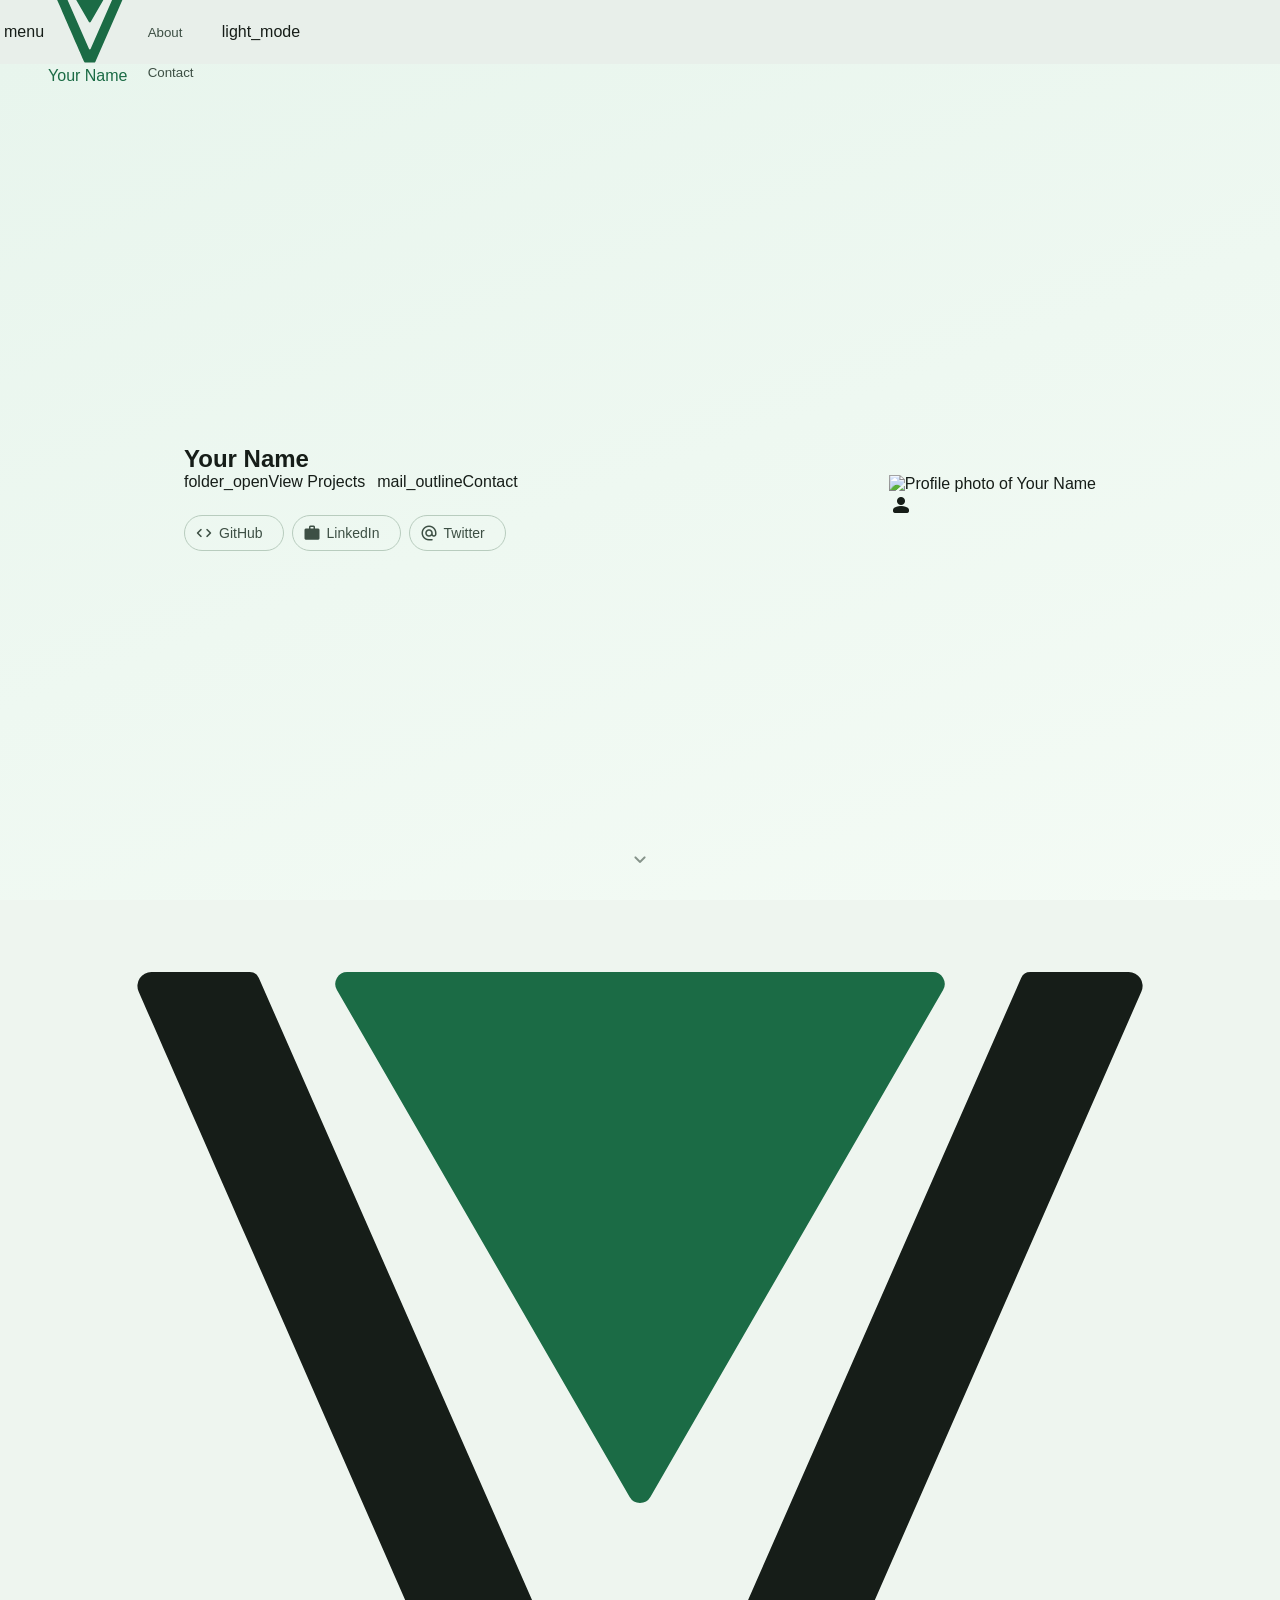
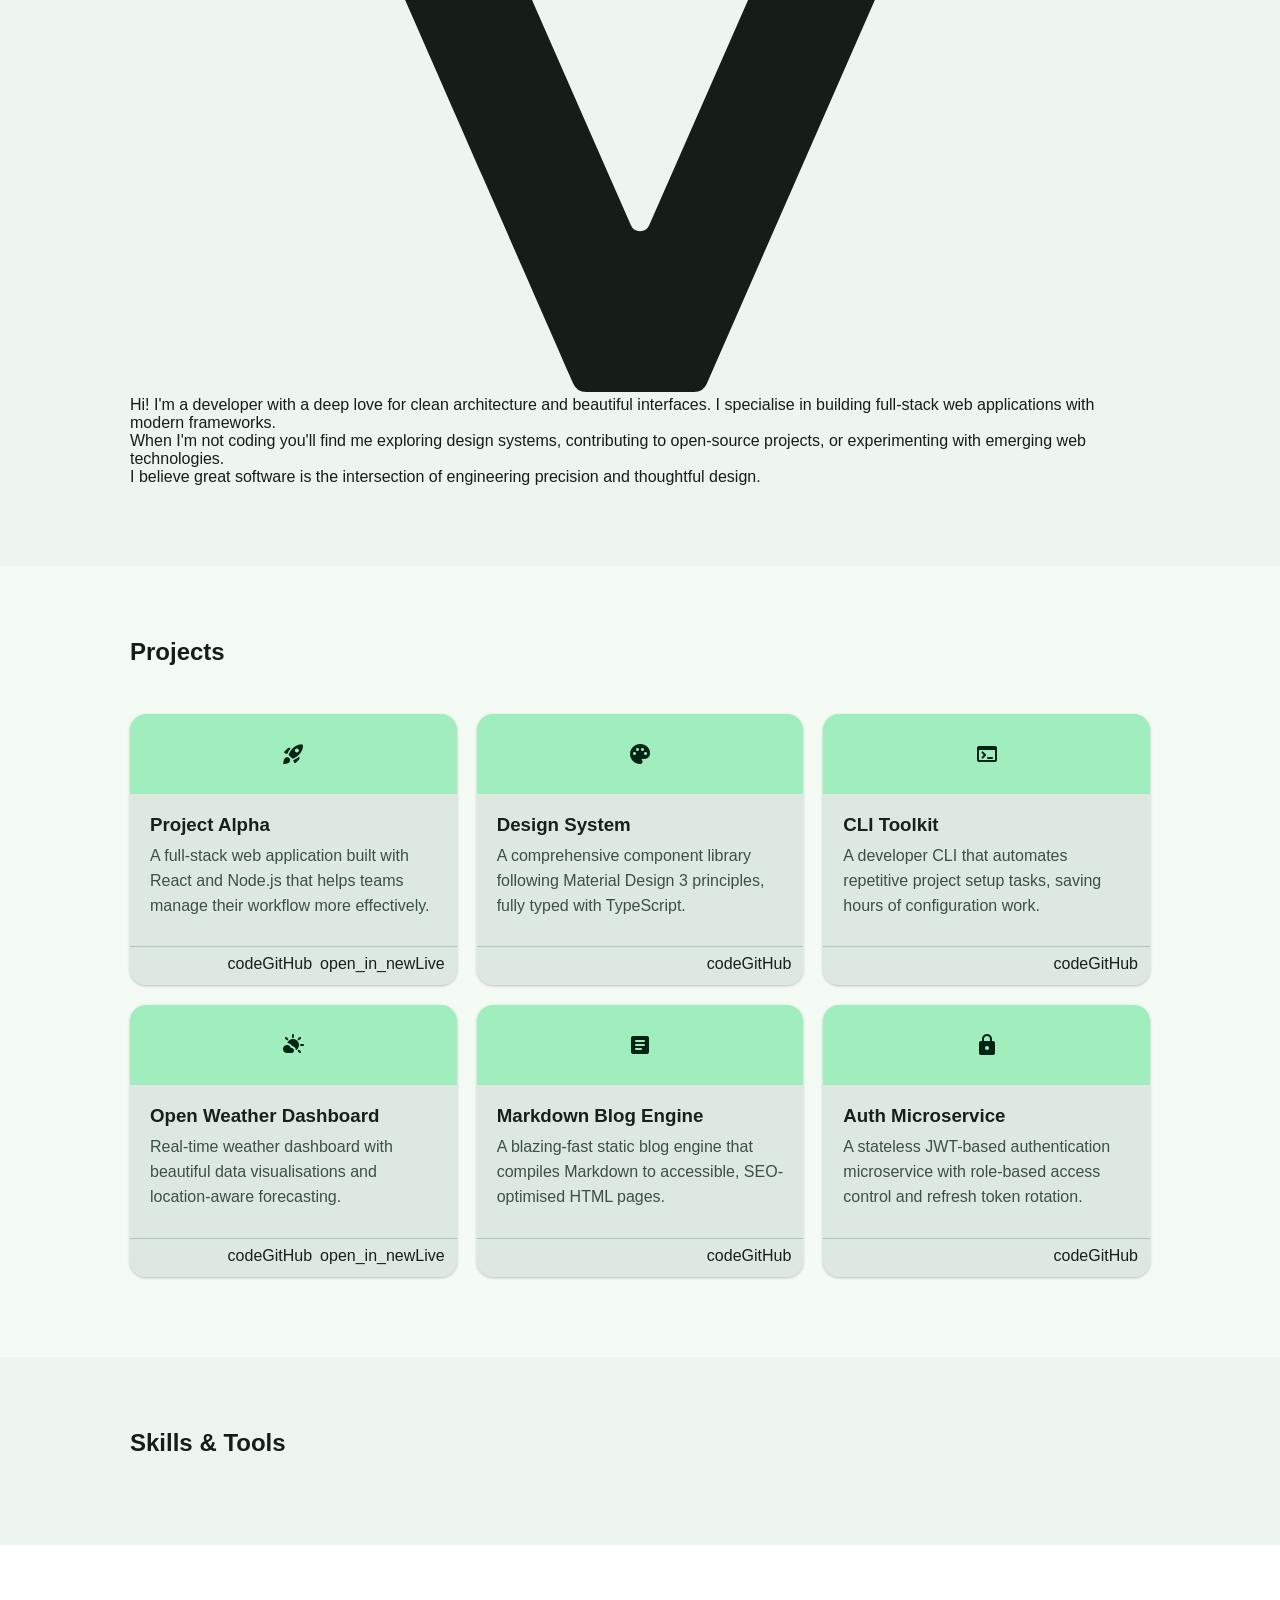
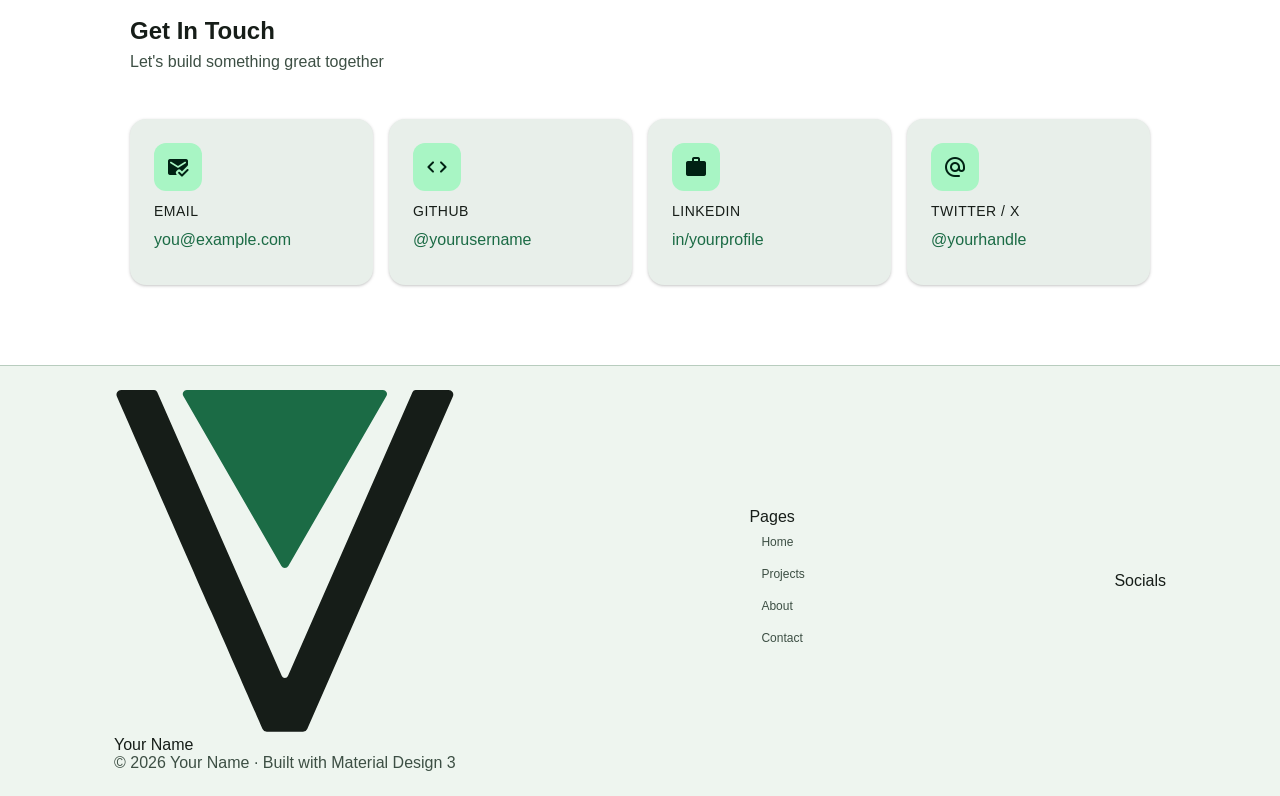
==== commit da5fe232: "Update index.html" ====
--- a/index.html
+++ b/index.html
@@ -1,352 +1,250 @@
 <!DOCTYPE html>
-<html lang="en" data-theme="light">
+<html lang="en" data-theme="dark">
 <head>
   <meta charset="UTF-8" />
   <meta name="viewport" content="width=device-width, initial-scale=1.0" />
   <meta name="description" content="Your Name — Developer & Designer" />
   <title>Your Name</title>
 
-  <!-- ─── Preconnects ────────────────────────────────────────────── -->
   <link rel="preconnect" href="https://fonts.googleapis.com" />
   <link rel="preconnect" href="https://fonts.gstatic.com" crossorigin />
-
-  <!-- ─── Material Symbols Rounded (variable font, filled) ─────── -->
   <link rel="stylesheet"
     href="https://fonts.googleapis.com/css2?family=Material+Symbols+Rounded:opsz,wght,FILL,GRAD@20..48,100..700,0..1,-50..200" />
-
-  <!-- ─── Google Fonts ─────────────────────────────────────────── -->
-  <link href="https://fonts.googleapis.com/css2?family=Google+Sans:wght@400;500;700&family=Google+Sans+Display:wght@400;500;700&display=swap"
+  <link href="https://fonts.googleapis.com/css2?family=Google+Sans:ital,wght@0,400;0,500;0,700;1,400&family=Google+Sans+Display:wght@400;500;700&display=swap"
     rel="stylesheet" />
 
-  <!-- ─── Material Web Components (MD3) ───────────────────────── -->
   <script type="module" src="https://esm.sh/@material/web@2.2.0/all.js"></script>
-
-  <!-- ─── MD3 Typescale Styles ─────────────────────────────────── -->
   <script type="module">
     import { styles as typescaleStyles }
       from 'https://esm.sh/@material/web@2.2.0/typography/md-typescale-styles.js';
     document.adoptedStyleSheets.push(typescaleStyles.styleSheet);
   </script>
 
-  <!-- ─── Theme Tokens (Emerald Light / Light-Blue Dark) ───────── -->
   <link rel="stylesheet" href="css/theme.css" />
-
-  <!-- ─── Layout & Component Styles ───────────────────────────── -->
   <link rel="stylesheet" href="css/styles.css" />
 </head>
 
 <body>
 
-  <!-- ════════════════════════════════════════════════════════════ -->
-  <!--  NAVIGATION DRAWER                                          -->
-  <!--  • Desktop  → slides in from the LEFT (standard)           -->
-  <!--  • Mobile   → drops DOWN from beneath the top bar (sheet)  -->
-  <!-- ════════════════════════════════════════════════════════════ -->
-
-  <!-- Scrim — shown behind modal drawer on mobile/tablet -->
+  <!-- Page loader -->
+  <md-linear-progress id="page-loader" indeterminate aria-label="Loading"
+    style="position:fixed;top:0;left:0;right:0;z-index:9999;"></md-linear-progress>
+
+  <!-- Scrim -->
   <div class="nav-scrim" id="nav-scrim" aria-hidden="true"></div>
 
+  <!-- ══ NAVIGATION DRAWER ══════════════════════════════════════ -->
   <nav class="nav-drawer" id="nav-drawer"
        role="navigation" aria-label="Site navigation" aria-hidden="true">
 
-    <!-- Drawer header (desktop only) -->
     <div class="drawer-header">
-      <span class="drawer-logo material-symbols-rounded" aria-hidden="true">deployed_code</span>
-      <span class="drawer-title md-typescale-title-large">Menu</span>
-      <md-icon-button class="drawer-close-btn" id="drawer-close-btn"
-                      aria-label="Close navigation">
+      <div class="drawer-wordmark">
+        <svg class="drawer-logo-svg" viewBox="0 0 256 256" fill="none" aria-hidden="true">
+          <path fill="currentColor" d="M253.85 4.9a3.5 3.5 0 0 0-3.2-4.9h-24.7a2.5 2.5 0 0 0-2.29 1.5L130.3 214.16a2.5 2.5 0 0 1-4.58 0L32.34 1.5a2.5 2.5 0 0 0-2.3-1.5H5.37a3.5 3.5 0 0 0-3.21 4.9c14.63 33.4 99.32 226.71 109.1 249a3.5 3.5 0 0 0 3.2 2.1h27.1a3.5 3.5 0 0 0 3.2-2.1z"/>
+          <path fill="var(--md-sys-color-primary)" d="M130.6 131.75a3 3 0 0 1-5.2 0L51.93 4.5a3 3 0 0 1 2.6-4.5h146.94a3 3 0 0 1 2.6 4.5z"/>
+        </svg>
+        <span class="md-typescale-title-large" id="drawer-name">Your Name</span>
+      </div>
+      <md-icon-button id="drawer-close-btn" aria-label="Close navigation">
         <md-icon>close</md-icon>
       </md-icon-button>
     </div>
 
     <md-divider></md-divider>
 
-    <!-- Nav items -->
     <ul class="nav-list" role="list">
-
-      <li>
-        <button class="nav-item" data-target="projects"
-                aria-label="Navigate to Projects">
-          <span class="nav-item-icon material-symbols-rounded" aria-hidden="true">folder_open</span>
-          <span class="nav-item-label md-typescale-label-large">Projects</span>
-          <md-ripple></md-ripple>
-        </button>
-      </li>
-
-      <li>
-        <button class="nav-item" data-target="about"
-                aria-label="Navigate to About">
-          <span class="nav-item-icon material-symbols-rounded" aria-hidden="true">person</span>
-          <span class="nav-item-label md-typescale-label-large">About</span>
-          <md-ripple></md-ripple>
-        </button>
-      </li>
-
-      <li>
-        <button class="nav-item" data-target="contact"
-                aria-label="Navigate to Contact">
-          <span class="nav-item-icon material-symbols-rounded" aria-hidden="true">mail</span>
-          <span class="nav-item-label md-typescale-label-large">Contact</span>
-          <md-ripple></md-ripple>
-        </button>
-      </li>
-
+      <li><button class="nav-item" data-target="hero">
+        <span class="nav-item-icon material-symbols-rounded" aria-hidden="true">home</span>
+        <span class="nav-item-label md-typescale-label-large">Home</span>
+        <md-ripple></md-ripple>
+      </button></li>
+      <li><button class="nav-item" data-target="projects">
+        <span class="nav-item-icon material-symbols-rounded" aria-hidden="true">folder_open</span>
+        <span class="nav-item-label md-typescale-label-large">Projects</span>
+        <md-ripple></md-ripple>
+      </button></li>
+      <li><button class="nav-item" data-target="about">
+        <span class="nav-item-icon material-symbols-rounded" aria-hidden="true">person</span>
+        <span class="nav-item-label md-typescale-label-large">About</span>
+        <md-ripple></md-ripple>
+      </button></li>
+      <li><button class="nav-item" data-target="contact">
+        <span class="nav-item-icon material-symbols-rounded" aria-hidden="true">mail</span>
+        <span class="nav-item-label md-typescale-label-large">Contact</span>
+        <md-ripple></md-ripple>
+      </button></li>
     </ul>
 
-    <!-- Drawer footer -->
     <div class="drawer-footer">
-      <span class="md-typescale-body-small drawer-footer-text">Built with MD3 ✦</span>
-    </div>
-
+      <span class="md-typescale-body-small" style="opacity:.45;">Built with MD3 ✦</span>
+    </div>
   </nav>
 
-  <!-- ════════════════════════════════════════════════════════════ -->
-  <!--  TOP APP BAR                                                -->
-  <!--  Leading  : [Expand/Menu button]                           -->
-  <!--  Headline : Site title / your name                         -->
-  <!--  Trailing : [Projects tab] [Theme toggle]                  -->
-  <!-- ════════════════════════════════════════════════════════════ -->
+  <!-- ══ TOP APP BAR ════════════════════════════════════════════ -->
   <header class="top-app-bar" id="top-app-bar">
 
-    <!-- Leading: Hamburger / expand -->
     <div class="app-bar-leading">
-      <md-icon-button id="menu-btn"
-                      aria-label="Open navigation"
-                      aria-expanded="false"
-                      aria-controls="nav-drawer">
+      <md-icon-button id="menu-btn" aria-label="Open navigation"
+                      aria-expanded="false" aria-controls="nav-drawer">
         <md-icon id="menu-icon">menu</md-icon>
       </md-icon-button>
     </div>
 
-    <!-- Headline -->
-    <a class="app-bar-title md-typescale-title-large"
-       href="#hero" aria-label="Go to top">
-      Your Name
+    <a class="app-bar-brand" href="#hero" aria-label="Go to top">
+      <svg class="brand-logo" viewBox="0 0 256 256" fill="none" aria-hidden="true">
+        <path fill="currentColor" d="M253.85 4.9a3.5 3.5 0 0 0-3.2-4.9h-24.7a2.5 2.5 0 0 0-2.29 1.5L130.3 214.16a2.5 2.5 0 0 1-4.58 0L32.34 1.5a2.5 2.5 0 0 0-2.3-1.5H5.37a3.5 3.5 0 0 0-3.21 4.9c14.63 33.4 99.32 226.71 109.1 249a3.5 3.5 0 0 0 3.2 2.1h27.1a3.5 3.5 0 0 0 3.2-2.1z"/>
+        <path fill="var(--md-sys-color-primary)" d="M130.6 131.75a3 3 0 0 1-5.2 0L51.93 4.5a3 3 0 0 1 2.6-4.5h146.94a3 3 0 0 1 2.6 4.5z"/>
+      </svg>
+      <span class="brand-name md-typescale-title-large" id="appbar-name">Your Name</span>
     </a>
 
-    <!-- Trailing: Projects shortcut + theme toggle -->
     <div class="app-bar-trailing">
-
-      <!-- Projects tab (visible in top bar — quick link) -->
-      <button class="appbar-tab" id="appbar-projects-tab"
-              data-target="projects" aria-label="Projects">
-        <span class="appbar-tab-icon material-symbols-rounded" aria-hidden="true">folder_open</span>
-        <span class="appbar-tab-label md-typescale-label-large">Projects</span>
-        <md-ripple></md-ripple>
-      </button>
-
-      <!-- Theme toggle -->
-      <md-icon-button id="theme-btn"
-                      aria-label="Switch theme"
-                      title="Switch theme">
-        <!--
-          Light theme  → shows light_mode icon (click to go dark)
-          Dark  theme  → shows dark_mode  icon (click to go light)
-        -->
-        <md-icon id="theme-icon">light_mode</md-icon>
+      <nav class="appbar-tabs" aria-label="Quick navigation">
+        <button class="appbar-tab" data-target="projects">Projects<md-ripple></md-ripple></button>
+        <button class="appbar-tab" data-target="about">About<md-ripple></md-ripple></button>
+        <button class="appbar-tab" data-target="contact">Contact<md-ripple></md-ripple></button>
+      </nav>
+      <md-icon-button id="theme-btn" aria-label="Switch theme" title="Switch theme">
+        <md-icon id="theme-icon">dark_mode</md-icon>
       </md-icon-button>
-
     </div>
   </header>
 
-  <!-- ════════════════════════════════════════════════════════════ -->
-  <!--  PAGE WRAPPER  (shifts right on desktop when drawer opens) -->
-  <!-- ════════════════════════════════════════════════════════════ -->
+  <!-- ══ PAGE WRAPPER ═══════════════════════════════════════════ -->
   <div class="page-wrapper" id="page-wrapper">
-
-    <!-- ══════════ MAIN CONTENT ══════════════════════════════════ -->
     <main id="main-content">
 
-      <!-- ─── HERO ──────────────────────────────────────────── -->
+      <!-- HERO -->
       <section class="section section--hero" id="hero" aria-labelledby="hero-heading">
-
         <div class="hero-inner">
 
-          <!-- Avatar -->
-          <div class="hero-avatar-wrap" aria-hidden="true">
-            <img class="hero-avatar"
-                 src="assets/avatar.jpg"
-                 alt="Profile photo of Your Name"
-                 id="hero-avatar-img"
-                 onerror="this.hidden=true;document.getElementById('avatar-fallback').hidden=false;" />
-            <div class="hero-avatar hero-avatar--fallback" id="avatar-fallback" hidden>
-              <span class="material-symbols-rounded">person</span>
-            </div>
-            <!-- MD3 state layer ring -->
-            <div class="avatar-ring" aria-hidden="true"></div>
-          </div>
-
-          <!-- Hero text -->
           <div class="hero-text">
-            <h1 class="md-typescale-display-small hero-name" id="hero-heading">
-              Your Name
-            </h1>
-            <p class="md-typescale-headline-small hero-role" id="hero-role">
-              <!-- Filled by content.js -->
-            </p>
-            <p class="md-typescale-body-large hero-bio" id="hero-bio">
-              <!-- Filled by content.js -->
-            </p>
-
-            <!-- CTA buttons -->
+            <h1 class="hero-heading md-typescale-display-medium" id="hero-heading"></h1>
+            <p  class="hero-sub md-typescale-body-large" id="hero-sub"></p>
             <div class="hero-actions">
-              <md-filled-button id="hero-cta-projects" data-target="projects">
-                <md-icon slot="icon">folder_open</md-icon>
-                View Projects
+              <md-filled-button id="hero-cta-primary" data-target="projects">
+                <md-icon slot="icon">folder_open</md-icon>View Projects
               </md-filled-button>
-
-              <md-outlined-button id="hero-cta-contact" data-target="contact">
-                <md-icon slot="icon">mail_outline</md-icon>
-                Contact Me
+              <md-outlined-button id="hero-cta-secondary" data-target="contact">
+                <md-icon slot="icon">mail_outline</md-icon>Contact
               </md-outlined-button>
             </div>
-
-            <!-- Social icon links -->
-            <div class="hero-socials" id="hero-socials">
-              <!-- Filled by content.js -->
+            <div class="hero-socials" id="hero-socials"></div>
+          </div>
+
+          <div class="hero-visual" aria-hidden="true">
+            <div class="hero-glow"></div>
+            <div class="hero-card">
+              <div class="hero-card-topbar">
+                <div class="hero-card-dots"><span></span><span></span><span></span></div>
+              </div>
+              <div class="hero-card-avatar-wrap">
+                <img class="hero-card-avatar" id="hero-avatar-img"
+                     src="assets/avatar.jpg" alt=""
+                     onerror="this.hidden=true;document.getElementById('avatar-fallback').hidden=false;" />
+                <div class="hero-card-avatar hero-card-avatar--fallback" id="avatar-fallback" hidden>
+                  <span class="material-symbols-rounded">person</span>
+                </div>
+              </div>
+              <p class="md-typescale-title-medium hero-card-name" id="hero-card-name"></p>
+              <p class="md-typescale-body-small hero-card-role" id="hero-card-role"></p>
+              <div class="hero-card-chips" id="hero-card-chips"></div>
             </div>
           </div>
 
         </div>
-
-        <!-- Scroll hint -->
         <div class="scroll-hint" aria-hidden="true">
-          <span class="material-symbols-rounded scroll-hint-icon">expand_more</span>
-        </div>
-
-      </section>
-
-      <!-- ─── PROJECTS ──────────────────────────────────────── -->
+          <span class="material-symbols-rounded">expand_more</span>
+        </div>
+      </section>
+
+      <!-- ABOUT (centered text block — ReVanced style) -->
+      <section class="section section--about" id="about" aria-labelledby="about-heading">
+        <div class="section-inner section-inner--narrow">
+          <div class="about-logo-row" aria-hidden="true">
+            <svg class="about-logo-svg" viewBox="0 0 256 256" fill="none">
+              <path fill="var(--md-sys-color-on-surface)" d="M253.85 4.9a3.5 3.5 0 0 0-3.2-4.9h-24.7a2.5 2.5 0 0 0-2.29 1.5L130.3 214.16a2.5 2.5 0 0 1-4.58 0L32.34 1.5a2.5 2.5 0 0 0-2.3-1.5H5.37a3.5 3.5 0 0 0-3.21 4.9c14.63 33.4 99.32 226.71 109.1 249a3.5 3.5 0 0 0 3.2 2.1h27.1a3.5 3.5 0 0 0 3.2-2.1z"/>
+              <path fill="var(--md-sys-color-primary)" d="M130.6 131.75a3 3 0 0 1-5.2 0L51.93 4.5a3 3 0 0 1 2.6-4.5h146.94a3 3 0 0 1 2.6 4.5z"/>
+            </svg>
+          </div>
+          <h2 class="md-typescale-headline-large about-name" id="about-heading"></h2>
+          <div class="about-paragraphs" id="about-text"></div>
+        </div>
+      </section>
+
+      <!-- PROJECTS -->
       <section class="section section--projects" id="projects" aria-labelledby="projects-heading">
         <div class="section-inner">
-
           <div class="section-header">
-            <h2 class="md-typescale-headline-medium section-title" id="projects-heading">
-              Featured Projects
-            </h2>
-            <p class="md-typescale-body-large section-subtitle">
-              Things I've built and shipped
-            </p>
-          </div>
-
-          <!--
-            Project cards are injected here by js/content.js
-            Each card structure:
-              <article class="project-card">
-                <div class="card-media">  …icon or image… </div>
-                <div class="card-content">
-                  <h3 class="md-typescale-title-medium">Name</h3>
-                  <p  class="md-typescale-body-medium">Desc</p>
-                  <div class="card-chips"> …md-assist-chip… </div>
-                </div>
-                <div class="card-actions">
-                  <md-text-button href="…">GitHub</md-text-button>
-                  <md-filled-tonal-button href="…">Live</md-filled-tonal-button>
-                </div>
-              </article>
-          -->
-          <div class="projects-grid" id="projects-grid" role="list">
-            <!-- Injected by content.js -->
-          </div>
-
-        </div>
-      </section>
-
-      <!-- ─── ABOUT ─────────────────────────────────────────── -->
-      <section class="section section--about" id="about" aria-labelledby="about-heading">
-        <div class="section-inner">
-
-          <div class="section-header">
-            <h2 class="md-typescale-headline-medium section-title" id="about-heading">
-              About Me
-            </h2>
-          </div>
-
-          <div class="about-layout">
-
-            <!-- Bio text — filled by content.js -->
-            <div class="about-text" id="about-text">
-              <!-- Injected by content.js -->
-            </div>
-
-            <!-- Skills block -->
-            <div class="skills-block">
-              <h3 class="md-typescale-title-medium skills-heading">
-                Skills &amp; Tools
-              </h3>
-              <!--
-                Chips are injected by content.js as:
-                  <md-assist-chip label="React"></md-assist-chip>
-              -->
-              <div class="skills-chips" id="skills-chips" role="list">
-                <!-- Injected by content.js -->
-              </div>
-            </div>
-
-          </div>
-
-        </div>
-      </section>
-
-      <!-- ─── CONTACT ───────────────────────────────────────── -->
+            <h2 class="md-typescale-headline-medium section-title" id="projects-heading">Projects</h2>
+            <p  class="md-typescale-body-large section-subtitle" id="projects-subtitle"></p>
+          </div>
+          <div class="projects-grid" id="projects-grid" role="list"></div>
+        </div>
+      </section>
+
+      <!-- SKILLS -->
+      <section class="section section--skills" id="skills" aria-labelledby="skills-heading">
+        <div class="section-inner section-inner--narrow">
+          <h2 class="md-typescale-headline-medium section-title" id="skills-heading">Skills &amp; Tools</h2>
+          <div class="skills-chips" id="skills-chips" role="list"></div>
+        </div>
+      </section>
+
+      <!-- CONTACT -->
       <section class="section section--contact" id="contact" aria-labelledby="contact-heading">
         <div class="section-inner">
-
           <div class="section-header">
-            <h2 class="md-typescale-headline-medium section-title" id="contact-heading">
-              Get In Touch
-            </h2>
-            <p class="md-typescale-body-large section-subtitle">
-              Let's build something great together
-            </p>
-          </div>
-
-          <!--
-            Contact cards are injected by content.js
-          -->
-          <div class="contact-grid" id="contact-grid">
-            <!-- Injected by content.js -->
-          </div>
-
+            <h2 class="md-typescale-headline-medium section-title" id="contact-heading">Get In Touch</h2>
+            <p  class="md-typescale-body-large section-subtitle">Let's build something great together</p>
+          </div>
+          <div class="contact-grid" id="contact-grid"></div>
         </div>
       </section>
 
     </main>
 
-    <!-- ══════════ FOOTER ════════════════════════════════════════ -->
+    <!-- ══ FOOTER (ReVanced two-column) ═══════════════════════════ -->
     <footer class="site-footer">
       <div class="footer-inner">
-        <span class="md-typescale-body-small footer-copy" id="footer-copy">
-          <!-- Injected by content.js -->
-        </span>
-        <div class="footer-links" id="footer-links">
-          <!-- Injected by content.js -->
-        </div>
+
+        <div class="footer-brand">
+          <div class="footer-wordmark">
+            <svg class="footer-logo" viewBox="0 0 256 256" fill="none" aria-hidden="true">
+              <path fill="var(--md-sys-color-on-surface)" d="M253.85 4.9a3.5 3.5 0 0 0-3.2-4.9h-24.7a2.5 2.5 0 0 0-2.29 1.5L130.3 214.16a2.5 2.5 0 0 1-4.58 0L32.34 1.5a2.5 2.5 0 0 0-2.3-1.5H5.37a3.5 3.5 0 0 0-3.21 4.9c14.63 33.4 99.32 226.71 109.1 249a3.5 3.5 0 0 0 3.2 2.1h27.1a3.5 3.5 0 0 0 3.2-2.1z"/>
+              <path fill="var(--md-sys-color-primary)" d="M130.6 131.75a3 3 0 0 1-5.2 0L51.93 4.5a3 3 0 0 1 2.6-4.5h146.94a3 3 0 0 1 2.6 4.5z"/>
+            </svg>
+            <span class="md-typescale-title-medium" id="footer-name">Your Name</span>
+          </div>
+          <p class="md-typescale-body-small footer-copy" id="footer-copy"></p>
+        </div>
+
+        <div class="footer-col">
+          <p class="footer-col-title md-typescale-label-large">Pages</p>
+          <ul class="footer-link-list" role="list">
+            <li><button class="footer-link md-typescale-body-medium" data-target="hero">Home<md-ripple></md-ripple></button></li>
+            <li><button class="footer-link md-typescale-body-medium" data-target="projects">Projects<md-ripple></md-ripple></button></li>
+            <li><button class="footer-link md-typescale-body-medium" data-target="about">About<md-ripple></md-ripple></button></li>
+            <li><button class="footer-link md-typescale-body-medium" data-target="contact">Contact<md-ripple></md-ripple></button></li>
+          </ul>
+        </div>
+
+        <div class="footer-col" id="footer-socials-col">
+          <p class="footer-col-title md-typescale-label-large">Socials</p>
+          <ul class="footer-link-list" id="footer-socials-list" role="list"></ul>
+        </div>
+
       </div>
     </footer>
 
   </div><!-- /.page-wrapper -->
 
-  <!-- ─── Progress indicator (page loading) ────────────────────── -->
-  <md-linear-progress id="page-loader"
-                      indeterminate
-                      aria-label="Loading page"
-                      style="position:fixed;top:0;left:0;right:0;z-index:9999;">
-  </md-linear-progress>
-
-  <!-- ─── Back-to-top FAB ───────────────────────────────────────── -->
   <md-fab class="back-to-top-fab" id="back-to-top-fab"
-          aria-label="Back to top"
-          size="small"
-          style="display:none;">
+          aria-label="Back to top" size="small" style="display:none;">
     <md-icon slot="icon">keyboard_arrow_up</md-icon>
   </md-fab>
 
-  <!-- ════════════════════════════════════════════════════════════ -->
-  <!--  SCRIPTS  (deferred, after DOM)                            -->
-  <!-- ════════════════════════════════════════════════════════════ -->
   <script src="js/main.js"    defer></script>
   <script src="js/content.js" defer></script>
-
 </body>
 </html>
--- a/css/theme.css
+++ b/css/theme.css
@@ -0,0 +1,220 @@
+/* ================================================================
+   theme.css — Material Design 3 Color Tokens
+   Two themes:
+     [data-theme="light"]  →  Emerald  (light surface, green primary)
+     [data-theme="dark"]   →  Light Blue (dark surface, sky primary)
+   ================================================================ */
+
+/* ── Shared: font stack ────────────────────────────────────────── */
+:root {
+  --md-ref-typeface-brand:  'Google Sans Display', 'Google Sans', sans-serif;
+  --md-ref-typeface-plain:  'Google Sans', sans-serif;
+
+  /* Material Symbols variable font settings */
+  --icon-fill:   1;
+  --icon-wght:   400;
+  --icon-grad:   0;
+  --icon-opsz:   24;
+
+  /* Drawer width (desktop) */
+  --drawer-width: 280px;
+
+  /* Top bar height */
+  --appbar-height: 64px;
+
+  /* Transition speed */
+  --motion-duration-medium2: 300ms;
+  --motion-duration-short4:  200ms;
+  --motion-easing-standard:  cubic-bezier(0.2, 0, 0, 1);
+  --motion-easing-emphasized: cubic-bezier(0.2, 0, 0, 1);
+}
+
+/* ================================================================
+   LIGHT THEME — Emerald
+   ================================================================ */
+[data-theme="light"] {
+
+  /* ── Primary ── */
+  --md-sys-color-primary:                 #1b6b45;
+  --md-sys-color-on-primary:              #ffffff;
+  --md-sys-color-primary-container:       #a8f5c4;
+  --md-sys-color-on-primary-container:    #002113;
+
+  /* ── Secondary ── */
+  --md-sys-color-secondary:               #4e6b59;
+  --md-sys-color-on-secondary:            #ffffff;
+  --md-sys-color-secondary-container:     #d1f0da;
+  --md-sys-color-on-secondary-container:  #0c2117;
+
+  /* ── Tertiary ── */
+  --md-sys-color-tertiary:                #3a6473;
+  --md-sys-color-on-tertiary:             #ffffff;
+  --md-sys-color-tertiary-container:      #bee9fb;
+  --md-sys-color-on-tertiary-container:   #001f28;
+
+  /* ── Error ── */
+  --md-sys-color-error:                   #ba1a1a;
+  --md-sys-color-on-error:                #ffffff;
+  --md-sys-color-error-container:         #ffdad6;
+  --md-sys-color-on-error-container:      #410002;
+
+  /* ── Background / Surface ── */
+  --md-sys-color-background:              #f4fbf5;
+  --md-sys-color-on-background:           #161d18;
+  --md-sys-color-surface:                 #f4fbf5;
+  --md-sys-color-on-surface:              #161d18;
+  --md-sys-color-surface-variant:         #d4e8da;
+  --md-sys-color-on-surface-variant:      #3d4f44;
+
+  /* ── Surface containers ── */
+  --md-sys-color-surface-dim:             #d5dbd6;
+  --md-sys-color-surface-bright:          #f4fbf5;
+  --md-sys-color-surface-container-lowest:#ffffff;
+  --md-sys-color-surface-container-low:   #eef5ef;
+  --md-sys-color-surface-container:       #e8efea;
+  --md-sys-color-surface-container-high:  #e2eae3;
+  --md-sys-color-surface-container-highest:#dce4de;
+
+  /* ── Outline ── */
+  --md-sys-color-outline:                 #6d7f72;
+  --md-sys-color-outline-variant:         #b8ccbe;
+
+  /* ── Shadow / Scrim ── */
+  --md-sys-color-shadow:                  #000000;
+  --md-sys-color-scrim:                   #000000;
+
+  /* ── Inverse ── */
+  --md-sys-color-inverse-surface:         #2b3229;
+  --md-sys-color-inverse-on-surface:      #ebf2ec;
+  --md-sys-color-inverse-primary:         #8cd8a9;
+
+  /* ── Custom accent helpers ── */
+  --color-hero-gradient-start:            #e8f5ed;
+  --color-hero-gradient-end:              #f4fbf5;
+  --color-card-hover-tint:                rgba(27, 107, 69, 0.08);
+  --color-section-alt:                    #eef5ef;
+
+  /* ── Elevation overlays (MD3 tonal surface) ── */
+  --elevation-tint: rgba(27, 107, 69, 1);
+  --elevation-1: 0 1px 2px rgba(0,0,0,.12), 0 1px 3px 1px rgba(0,0,0,.08);
+  --elevation-2: 0 1px 2px rgba(0,0,0,.12), 0 2px 6px 2px rgba(0,0,0,.10);
+  --elevation-3: 0 4px 8px 3px rgba(0,0,0,.10), 0 1px 3px rgba(0,0,0,.12);
+}
+
+/* ================================================================
+   DARK THEME — Light Blue
+   ================================================================ */
+[data-theme="dark"] {
+
+  /* ── Primary ── */
+  --md-sys-color-primary:                 #50c8ff;
+  --md-sys-color-on-primary:              #00344a;
+  --md-sys-color-primary-container:       #004d6b;
+  --md-sys-color-on-primary-container:    #c2e8ff;
+
+  /* ── Secondary ── */
+  --md-sys-color-secondary:               #aecde0;
+  --md-sys-color-on-secondary:            #143546;
+  --md-sys-color-secondary-container:     #2c4c5e;
+  --md-sys-color-on-secondary-container:  #cae9fc;
+
+  /* ── Tertiary ── */
+  --md-sys-color-tertiary:                #bfc4ff;
+  --md-sys-color-on-tertiary:             #232562;
+  --md-sys-color-tertiary-container:      #3a3d7a;
+  --md-sys-color-on-tertiary-container:   #dfe0ff;
+
+  /* ── Error ── */
+  --md-sys-color-error:                   #ffb4ab;
+  --md-sys-color-on-error:                #690005;
+  --md-sys-color-error-container:         #93000a;
+  --md-sys-color-on-error-container:      #ffdad6;
+
+  /* ── Background / Surface ── */
+  --md-sys-color-background:              #0b1318;
+  --md-sys-color-on-background:           #dde4ea;
+  --md-sys-color-surface:                 #0b1318;
+  --md-sys-color-on-surface:              #dde4ea;
+  --md-sys-color-surface-variant:         #374955;
+  --md-sys-color-on-surface-variant:      #b7c9d6;
+
+  /* ── Surface containers ── */
+  --md-sys-color-surface-dim:             #0b1318;
+  --md-sys-color-surface-bright:          #313c43;
+  --md-sys-color-surface-container-lowest:#060d12;
+  --md-sys-color-surface-container-low:   #141d22;
+  --md-sys-color-surface-container:       #182127;
+  --md-sys-color-surface-container-high:  #222c31;
+  --md-sys-color-surface-container-highest:#2d373c;
+
+  /* ── Outline ── */
+  --md-sys-color-outline:                 #82939f;
+  --md-sys-color-outline-variant:         #374955;
+
+  /* ── Shadow / Scrim ── */
+  --md-sys-color-shadow:                  #000000;
+  --md-sys-color-scrim:                   #000000;
+
+  /* ── Inverse ── */
+  --md-sys-color-inverse-surface:         #dde4ea;
+  --md-sys-color-inverse-on-surface:      #2b3338;
+  --md-sys-color-inverse-primary:         #006589;
+
+  /* ── Custom accent helpers ── */
+  --color-hero-gradient-start:            #0d1b24;
+  --color-hero-gradient-end:              #0b1318;
+  --color-card-hover-tint:                rgba(80, 200, 255, 0.08);
+  --color-section-alt:                    #141d22;
+
+  /* ── Elevation overlays (MD3 tonal surface) ── */
+  --elevation-tint: rgba(80, 200, 255, 1);
+  --elevation-1: 0 1px 2px rgba(0,0,0,.35), 0 1px 3px 1px rgba(0,0,0,.25);
+  --elevation-2: 0 1px 2px rgba(0,0,0,.35), 0 2px 6px 2px rgba(0,0,0,.25);
+  --elevation-3: 0 4px 8px 3px rgba(0,0,0,.30), 0 1px 3px rgba(0,0,0,.35);
+}
+
+/* ================================================================
+   MD3 Component Token Overrides — Wire MD3 components to themes
+   ================================================================ */
+
+/* Buttons */
+:root, [data-theme] {
+  --md-filled-button-container-color:       var(--md-sys-color-primary);
+  --md-filled-button-label-text-color:      var(--md-sys-color-on-primary);
+  --md-outlined-button-outline-color:       var(--md-sys-color-outline);
+  --md-outlined-button-label-text-color:    var(--md-sys-color-primary);
+  --md-text-button-label-text-color:        var(--md-sys-color-primary);
+  --md-filled-tonal-button-container-color: var(--md-sys-color-secondary-container);
+  --md-filled-tonal-button-label-text-color:var(--md-sys-color-on-secondary-container);
+
+  /* Icon buttons */
+  --md-icon-button-icon-color:              var(--md-sys-color-on-surface-variant);
+  --md-icon-button-state-layer-color:       var(--md-sys-color-on-surface-variant);
+
+  /* Chips */
+  --md-assist-chip-outline-color:           var(--md-sys-color-outline);
+  --md-assist-chip-label-text-color:        var(--md-sys-color-on-surface-variant);
+  --md-filter-chip-selected-container-color:var(--md-sys-color-secondary-container);
+
+  /* Divider */
+  --md-divider-color:                       var(--md-sys-color-outline-variant);
+
+  /* Progress */
+  --md-linear-progress-track-color:         var(--md-sys-color-surface-variant);
+  --md-linear-progress-active-indicator-color: var(--md-sys-color-primary);
+
+  /* FAB */
+  --md-fab-container-color:                 var(--md-sys-color-primary-container);
+  --md-fab-icon-color:                      var(--md-sys-color-on-primary-container);
+
+  /* Ripple */
+  --md-ripple-hover-color:                  var(--md-sys-color-on-surface);
+  --md-ripple-pressed-color:                var(--md-sys-color-on-surface);
+}
+
+/* ── Theme transition ─────────────────────────────────────────── */
+html {
+  transition:
+    background-color var(--motion-duration-medium2) var(--motion-easing-standard),
+    color            var(--motion-duration-medium2) var(--motion-easing-standard);
+}
--- a/css/styles.css
+++ b/css/styles.css
@@ -0,0 +1,895 @@
+/* ================================================================
+   styles.css — Layout, Components, Animations
+   All colors reference theme.css tokens only.
+   ================================================================ */
+
+/* ── Reset & Base ──────────────────────────────────────────────── */
+*, *::before, *::after {
+  box-sizing: border-box;
+  margin: 0;
+  padding: 0;
+}
+
+html {
+  scroll-behavior: smooth;
+  font-size: 16px;
+  -webkit-text-size-adjust: 100%;
+}
+
+body {
+  font-family: var(--md-ref-typeface-plain);
+  background-color: var(--md-sys-color-background);
+  color: var(--md-sys-color-on-background);
+  min-height: 100dvh;
+  overflow-x: hidden;
+}
+
+a {
+  color: var(--md-sys-color-primary);
+  text-decoration: none;
+}
+a:hover { text-decoration: underline; }
+
+ul { list-style: none; }
+
+img { display: block; max-width: 100%; }
+
+/* ── Material Symbols variable settings ────────────────────────── */
+.material-symbols-rounded {
+  font-variation-settings:
+    'FILL' var(--icon-fill),
+    'wght' var(--icon-wght),
+    'GRAD' var(--icon-grad),
+    'opsz' var(--icon-opsz);
+  user-select: none;
+}
+
+/* ================================================================
+   TOP APP BAR
+   ================================================================ */
+.top-app-bar {
+  position: fixed;
+  top: 0;
+  left: 0;
+  right: 0;
+  z-index: 200;
+  height: var(--appbar-height);
+  display: flex;
+  align-items: center;
+  gap: 4px;
+  padding-inline: 4px 8px;
+
+  background-color: var(--md-sys-color-surface-container);
+  color: var(--md-sys-color-on-surface);
+
+  /* MD3 elevation 0 default, adds shadow on scroll via JS class */
+  box-shadow: none;
+  transition:
+    box-shadow var(--motion-duration-short4) var(--motion-easing-standard),
+    background-color var(--motion-duration-medium2) var(--motion-easing-standard);
+}
+
+.top-app-bar.scrolled {
+  box-shadow: var(--elevation-2);
+  background-color: var(--md-sys-color-surface-container-high);
+}
+
+.app-bar-leading {
+  flex-shrink: 0;
+}
+
+.app-bar-title {
+  flex: 1;
+  white-space: nowrap;
+  overflow: hidden;
+  text-overflow: ellipsis;
+  color: var(--md-sys-color-on-surface);
+  font-family: var(--md-ref-typeface-brand);
+  text-decoration: none;
+  padding-inline: 4px;
+  letter-spacing: 0;
+}
+
+.app-bar-trailing {
+  display: flex;
+  align-items: center;
+  gap: 4px;
+  flex-shrink: 0;
+}
+
+/* Projects tab button inside top bar */
+.appbar-tab {
+  position: relative;
+  display: flex;
+  align-items: center;
+  gap: 6px;
+  height: 40px;
+  padding: 0 16px 0 12px;
+  border: none;
+  border-radius: 20px;
+  background: transparent;
+  color: var(--md-sys-color-on-surface-variant);
+  cursor: pointer;
+  overflow: hidden;
+  transition:
+    background-color var(--motion-duration-short4) var(--motion-easing-standard),
+    color var(--motion-duration-short4) var(--motion-easing-standard);
+}
+
+.appbar-tab:hover {
+  background-color: rgba(var(--md-sys-color-on-surface), 0.08);
+  color: var(--md-sys-color-on-surface);
+}
+
+.appbar-tab-icon {
+  font-size: 20px;
+  line-height: 1;
+}
+
+.appbar-tab-label {
+  font-family: var(--md-ref-typeface-plain);
+}
+
+/* Hide label on very small screens */
+@media (max-width: 400px) {
+  .appbar-tab-label { display: none; }
+  .appbar-tab { padding: 0 10px; }
+}
+
+/* ================================================================
+   NAVIGATION DRAWER
+   ================================================================ */
+.nav-drawer {
+  position: fixed;
+  z-index: 300;
+  background-color: var(--md-sys-color-surface-container-low);
+  color: var(--md-sys-color-on-surface);
+  display: flex;
+  flex-direction: column;
+  overflow: hidden;
+
+  transition:
+    transform var(--motion-duration-medium2) var(--motion-easing-emphasized),
+    box-shadow var(--motion-duration-medium2) var(--motion-easing-standard),
+    background-color var(--motion-duration-medium2) var(--motion-easing-standard);
+}
+
+/* ── Mobile / Tablet: drop DOWN from top bar ────────────────────── */
+@media (max-width: 899px) {
+  .nav-drawer {
+    top: var(--appbar-height);
+    left: 0;
+    right: 0;
+    width: 100%;
+    max-height: calc(100dvh - var(--appbar-height));
+    border-radius: 0 0 28px 28px;
+    transform: translateY(-110%);
+    box-shadow: none;
+  }
+
+  .nav-drawer.open {
+    transform: translateY(0);
+    box-shadow: var(--elevation-3);
+  }
+
+  /* Hide desktop-only header elements */
+  .drawer-header {
+    display: none;
+  }
+
+  .nav-list {
+    padding: 12px 0 24px;
+  }
+
+  .nav-item {
+    height: 56px;
+  }
+}
+
+/* ── Desktop: slide in from LEFT ────────────────────────────────── */
+@media (min-width: 900px) {
+  .nav-drawer {
+    top: 0;
+    left: 0;
+    bottom: 0;
+    width: var(--drawer-width);
+    border-radius: 0 16px 16px 0;
+    transform: translateX(-100%);
+    padding-top: var(--appbar-height);
+  }
+
+  .nav-drawer.open {
+    transform: translateX(0);
+    box-shadow: var(--elevation-3);
+  }
+
+  .drawer-header {
+    display: flex;
+    align-items: center;
+    gap: 12px;
+    padding: 20px 16px 16px;
+    min-height: 56px;
+  }
+
+  .drawer-logo {
+    font-size: 28px;
+    color: var(--md-sys-color-primary);
+  }
+
+  .drawer-title {
+    flex: 1;
+    font-family: var(--md-ref-typeface-brand);
+    color: var(--md-sys-color-on-surface);
+  }
+
+  .drawer-close-btn {
+    flex-shrink: 0;
+  }
+
+  .nav-list {
+    padding: 8px 0;
+    flex: 1;
+  }
+
+  .nav-item {
+    height: 56px;
+  }
+
+  .drawer-footer {
+    padding: 16px 20px;
+    color: var(--md-sys-color-on-surface-variant);
+    border-top: 1px solid var(--md-sys-color-outline-variant);
+    opacity: 0.7;
+  }
+}
+
+/* ── Nav item shared styles ─────────────────────────────────────── */
+.nav-item {
+  position: relative;
+  display: flex;
+  align-items: center;
+  gap: 12px;
+  width: 100%;
+  padding: 0 24px;
+  border: none;
+  background: transparent;
+  color: var(--md-sys-color-on-surface-variant);
+  cursor: pointer;
+  text-align: left;
+  border-radius: 0;
+  overflow: hidden;
+  transition:
+    background-color var(--motion-duration-short4) var(--motion-easing-standard),
+    color var(--motion-duration-short4) var(--motion-easing-standard);
+}
+
+.nav-item:hover,
+.nav-item:focus-visible {
+  background-color: var(--color-card-hover-tint);
+  color: var(--md-sys-color-on-surface);
+  outline: none;
+}
+
+.nav-item.active {
+  background-color: var(--md-sys-color-secondary-container);
+  color: var(--md-sys-color-on-secondary-container);
+  border-radius: 50px;
+  margin-inline: 12px;
+  width: calc(100% - 24px);
+  padding-inline: 12px;
+}
+
+.nav-item-icon {
+  font-size: 24px;
+  flex-shrink: 0;
+}
+
+.nav-item-label {
+  font-family: var(--md-ref-typeface-plain);
+}
+
+/* ── Scrim (mobile modal overlay) ─────────────────────────────── */
+.nav-scrim {
+  position: fixed;
+  inset: 0;
+  z-index: 250;
+  background-color: var(--md-sys-color-scrim);
+  opacity: 0;
+  pointer-events: none;
+  transition: opacity var(--motion-duration-medium2) var(--motion-easing-standard);
+}
+
+.nav-scrim.visible {
+  opacity: 0.32;
+  pointer-events: auto;
+}
+
+/* Only show scrim on mobile */
+@media (min-width: 900px) {
+  .nav-scrim { display: none; }
+}
+
+/* ================================================================
+   PAGE WRAPPER  — shifts right on desktop when drawer opens
+   ================================================================ */
+.page-wrapper {
+  padding-top: var(--appbar-height);
+  transition: margin-left var(--motion-duration-medium2) var(--motion-easing-emphasized);
+  will-change: margin-left;
+}
+
+@media (min-width: 900px) {
+  .page-wrapper.drawer-open {
+    margin-left: var(--drawer-width);
+  }
+}
+
+/* ================================================================
+   SECTIONS — shared
+   ================================================================ */
+.section {
+  padding-block: 72px 80px;
+}
+
+.section:nth-child(even) {
+  background-color: var(--color-section-alt);
+}
+
+.section-inner {
+  max-width: 1100px;
+  margin-inline: auto;
+  padding-inline: 24px;
+}
+
+.section-header {
+  margin-bottom: 48px;
+}
+
+.section-title {
+  font-family: var(--md-ref-typeface-brand);
+  color: var(--md-sys-color-on-surface);
+  margin-bottom: 8px;
+}
+
+.section-subtitle {
+  color: var(--md-sys-color-on-surface-variant);
+}
+
+/* ── Scroll reveal base state ───────────────────────────────────── */
+.section-inner,
+.project-card,
+.contact-card,
+.hero-inner {
+  opacity: 0;
+  transform: translateY(24px);
+  transition:
+    opacity 500ms var(--motion-easing-standard),
+    transform 500ms var(--motion-easing-standard);
+}
+
+.section-inner.revealed,
+.project-card.revealed,
+.contact-card.revealed,
+.hero-inner.revealed {
+  opacity: 1;
+  transform: translateY(0);
+}
+
+/* ================================================================
+   HERO SECTION
+   ================================================================ */
+.section--hero {
+  min-height: calc(100dvh - var(--appbar-height));
+  display: flex;
+  flex-direction: column;
+  align-items: center;
+  justify-content: center;
+  padding-block: 80px 48px;
+  background: linear-gradient(
+    160deg,
+    var(--color-hero-gradient-start) 0%,
+    var(--color-hero-gradient-end) 100%
+  );
+  position: relative;
+}
+
+.hero-inner {
+  max-width: 960px;
+  width: 100%;
+  margin-inline: auto;
+  padding-inline: 24px;
+  display: flex;
+  align-items: center;
+  gap: 56px;
+  flex-wrap: wrap;
+}
+
+/* Avatar */
+.hero-avatar-wrap {
+  flex-shrink: 0;
+  position: relative;
+  width: 160px;
+  height: 160px;
+}
+
+.hero-avatar {
+  width: 160px;
+  height: 160px;
+  border-radius: 50%;
+  object-fit: cover;
+  background-color: var(--md-sys-color-surface-container-high);
+}
+
+.hero-avatar--fallback {
+  width: 160px;
+  height: 160px;
+  border-radius: 50%;
+  background-color: var(--md-sys-color-surface-container-high);
+  display: flex;
+  align-items: center;
+  justify-content: center;
+  color: var(--md-sys-color-on-surface-variant);
+}
+
+.hero-avatar--fallback .material-symbols-rounded {
+  font-size: 80px;
+}
+
+.avatar-ring {
+  position: absolute;
+  inset: -4px;
+  border-radius: 50%;
+  border: 3px solid var(--md-sys-color-primary-container);
+  pointer-events: none;
+  animation: avatar-pulse 3s ease-in-out infinite;
+}
+
+@keyframes avatar-pulse {
+  0%, 100% { opacity: 1; transform: scale(1); }
+  50%       { opacity: 0.6; transform: scale(1.04); }
+}
+
+/* Hero text */
+.hero-text {
+  flex: 1;
+  min-width: 280px;
+}
+
+.hero-name {
+  font-family: var(--md-ref-typeface-brand);
+  color: var(--md-sys-color-on-surface);
+  margin-bottom: 8px;
+  letter-spacing: -0.5px;
+}
+
+.hero-role {
+  color: var(--md-sys-color-primary);
+  font-family: var(--md-ref-typeface-brand);
+  margin-bottom: 16px;
+}
+
+.hero-bio {
+  color: var(--md-sys-color-on-surface-variant);
+  max-width: 520px;
+  line-height: 1.65;
+  margin-bottom: 28px;
+}
+
+.hero-actions {
+  display: flex;
+  flex-wrap: wrap;
+  gap: 12px;
+  margin-bottom: 24px;
+}
+
+.hero-socials {
+  display: flex;
+  gap: 8px;
+  flex-wrap: wrap;
+}
+
+.social-btn {
+  position: relative;
+  display: flex;
+  align-items: center;
+  gap: 6px;
+  height: 36px;
+  padding: 0 14px 0 10px;
+  border: 1px solid var(--md-sys-color-outline-variant);
+  border-radius: 18px;
+  background: transparent;
+  color: var(--md-sys-color-on-surface-variant);
+  cursor: pointer;
+  font-family: var(--md-ref-typeface-plain);
+  font-size: 0.875rem;
+  text-decoration: none;
+  overflow: hidden;
+  transition:
+    background-color var(--motion-duration-short4) var(--motion-easing-standard),
+    border-color var(--motion-duration-short4) var(--motion-easing-standard),
+    color var(--motion-duration-short4) var(--motion-easing-standard);
+}
+
+.social-btn:hover {
+  background-color: var(--color-card-hover-tint);
+  border-color: var(--md-sys-color-primary);
+  color: var(--md-sys-color-primary);
+  text-decoration: none;
+}
+
+.social-btn .material-symbols-rounded {
+  font-size: 18px;
+}
+
+/* Scroll hint */
+.scroll-hint {
+  position: absolute;
+  bottom: 24px;
+  left: 50%;
+  transform: translateX(-50%);
+  color: var(--md-sys-color-on-surface-variant);
+  opacity: 0.6;
+  animation: bounce 2s ease-in-out infinite;
+}
+
+.scroll-hint-icon {
+  font-size: 32px;
+}
+
+@keyframes bounce {
+  0%, 100% { transform: translateX(-50%) translateY(0); }
+  50%       { transform: translateX(-50%) translateY(8px); }
+}
+
+/* ================================================================
+   PROJECT CARDS
+   ================================================================ */
+.projects-grid {
+  display: grid;
+  grid-template-columns: repeat(auto-fill, minmax(300px, 1fr));
+  gap: 20px;
+}
+
+.project-card {
+  position: relative;
+  display: flex;
+  flex-direction: column;
+  border-radius: 16px;
+  background-color: var(--md-sys-color-surface-container);
+  overflow: hidden;
+  box-shadow: var(--elevation-1);
+  transition:
+    box-shadow var(--motion-duration-short4) var(--motion-easing-standard),
+    transform var(--motion-duration-short4) var(--motion-easing-standard),
+    background-color var(--motion-duration-medium2) var(--motion-easing-standard);
+}
+
+.project-card:hover {
+  box-shadow: var(--elevation-3);
+  transform: translateY(-2px);
+  background-color: var(--md-sys-color-surface-container-high);
+}
+
+/* MD3 tonal surface at elevation: add tinted overlay */
+.project-card::before {
+  content: '';
+  position: absolute;
+  inset: 0;
+  background-color: var(--elevation-tint);
+  opacity: 0.05;
+  pointer-events: none;
+  border-radius: inherit;
+}
+
+.card-media {
+  height: 80px;
+  display: flex;
+  align-items: center;
+  justify-content: center;
+  background-color: var(--md-sys-color-primary-container);
+  color: var(--md-sys-color-on-primary-container);
+  font-size: 40px;
+}
+
+.card-content {
+  padding: 20px 20px 12px;
+  flex: 1;
+}
+
+.card-title {
+  font-family: var(--md-ref-typeface-brand);
+  color: var(--md-sys-color-on-surface);
+  margin-bottom: 8px;
+}
+
+.card-desc {
+  color: var(--md-sys-color-on-surface-variant);
+  line-height: 1.55;
+  margin-bottom: 16px;
+}
+
+.card-chips {
+  display: flex;
+  flex-wrap: wrap;
+  gap: 6px;
+}
+
+.card-actions {
+  display: flex;
+  align-items: center;
+  justify-content: flex-end;
+  gap: 8px;
+  padding: 8px 12px 12px;
+  border-top: 1px solid var(--md-sys-color-outline-variant);
+}
+
+/* Stagger animation for cards */
+.project-card:nth-child(1) { transition-delay: 0ms; }
+.project-card:nth-child(2) { transition-delay: 60ms; }
+.project-card:nth-child(3) { transition-delay: 120ms; }
+.project-card:nth-child(4) { transition-delay: 180ms; }
+.project-card:nth-child(5) { transition-delay: 240ms; }
+.project-card:nth-child(6) { transition-delay: 300ms; }
+
+/* ================================================================
+   ABOUT SECTION
+   ================================================================ */
+.about-layout {
+  display: grid;
+  grid-template-columns: 1fr 1fr;
+  gap: 48px;
+  align-items: start;
+}
+
+@media (max-width: 700px) {
+  .about-layout { grid-template-columns: 1fr; }
+}
+
+.about-text p {
+  color: var(--md-sys-color-on-surface-variant);
+  line-height: 1.7;
+  margin-bottom: 16px;
+  font-family: var(--md-ref-typeface-plain);
+}
+
+.about-text p:last-child { margin-bottom: 0; }
+
+.skills-heading {
+  font-family: var(--md-ref-typeface-brand);
+  color: var(--md-sys-color-on-surface);
+  margin-bottom: 16px;
+}
+
+.skills-chips {
+  display: flex;
+  flex-wrap: wrap;
+  gap: 8px;
+}
+
+/* ================================================================
+   CONTACT SECTION
+   ================================================================ */
+.section--contact {
+  background-color: var(--md-sys-color-surface-container-lowest);
+}
+
+.contact-grid {
+  display: grid;
+  grid-template-columns: repeat(auto-fill, minmax(240px, 1fr));
+  gap: 16px;
+}
+
+.contact-card {
+  display: flex;
+  flex-direction: column;
+  align-items: flex-start;
+  gap: 12px;
+  padding: 24px;
+  border-radius: 16px;
+  background-color: var(--md-sys-color-surface-container);
+  box-shadow: var(--elevation-1);
+  text-decoration: none;
+  color: inherit;
+  transition:
+    box-shadow var(--motion-duration-short4) var(--motion-easing-standard),
+    transform var(--motion-duration-short4) var(--motion-easing-standard),
+    background-color var(--motion-duration-short4) var(--motion-easing-standard);
+  position: relative;
+  overflow: hidden;
+}
+
+.contact-card:hover {
+  box-shadow: var(--elevation-2);
+  transform: translateY(-2px);
+  background-color: var(--md-sys-color-surface-container-high);
+  text-decoration: none;
+}
+
+.contact-card-icon {
+  width: 48px;
+  height: 48px;
+  border-radius: 12px;
+  background-color: var(--md-sys-color-primary-container);
+  color: var(--md-sys-color-on-primary-container);
+  display: flex;
+  align-items: center;
+  justify-content: center;
+  font-size: 24px;
+  flex-shrink: 0;
+}
+
+.contact-card-label {
+  font-family: var(--md-ref-typeface-brand);
+  color: var(--md-sys-color-on-surface);
+  font-size: 0.875rem;
+  font-weight: 500;
+  letter-spacing: 0.5px;
+  text-transform: uppercase;
+}
+
+.contact-card-value {
+  color: var(--md-sys-color-primary);
+  font-family: var(--md-ref-typeface-plain);
+}
+
+/* ================================================================
+   FOOTER
+   ================================================================ */
+.site-footer {
+  background-color: var(--md-sys-color-surface-container-low);
+  border-top: 1px solid var(--md-sys-color-outline-variant);
+  padding-block: 24px;
+}
+
+.footer-inner {
+  max-width: 1100px;
+  margin-inline: auto;
+  padding-inline: 24px;
+  display: flex;
+  align-items: center;
+  justify-content: space-between;
+  flex-wrap: wrap;
+  gap: 12px;
+}
+
+.footer-copy {
+  color: var(--md-sys-color-on-surface-variant);
+}
+
+.footer-links {
+  display: flex;
+  gap: 8px;
+  flex-wrap: wrap;
+}
+
+.footer-link {
+  position: relative;
+  display: flex;
+  align-items: center;
+  gap: 4px;
+  height: 32px;
+  padding: 0 12px;
+  border-radius: 16px;
+  background: transparent;
+  border: none;
+  color: var(--md-sys-color-on-surface-variant);
+  cursor: pointer;
+  font-family: var(--md-ref-typeface-plain);
+  font-size: 0.75rem;
+  text-decoration: none;
+  overflow: hidden;
+  transition: background-color var(--motion-duration-short4) var(--motion-easing-standard);
+}
+
+.footer-link:hover {
+  background-color: var(--color-card-hover-tint);
+  text-decoration: none;
+}
+
+/* ================================================================
+   BACK TO TOP FAB
+   ================================================================ */
+.back-to-top-fab {
+  position: fixed !important;
+  bottom: 24px;
+  right: 24px;
+  z-index: 100;
+  opacity: 0;
+  transform: scale(0.7);
+  transition:
+    opacity var(--motion-duration-short4) var(--motion-easing-standard),
+    transform var(--motion-duration-short4) var(--motion-easing-standard);
+}
+
+.back-to-top-fab.visible {
+  opacity: 1;
+  transform: scale(1);
+}
+
+/* ================================================================
+   PAGE LOADER
+   ================================================================ */
+#page-loader {
+  opacity: 1;
+  transition: opacity 300ms ease;
+}
+
+#page-loader.hidden {
+  opacity: 0;
+  pointer-events: none;
+}
+
+/* ================================================================
+   RESPONSIVE TWEAKS
+   ================================================================ */
+@media (max-width: 600px) {
+  .section { padding-block: 56px 64px; }
+
+  .hero-inner {
+    flex-direction: column;
+    text-align: center;
+    gap: 28px;
+    align-items: center;
+  }
+
+  .hero-avatar-wrap {
+    width: 120px;
+    height: 120px;
+  }
+  .hero-avatar,
+  .hero-avatar--fallback {
+    width: 120px;
+    height: 120px;
+  }
+  .avatar-ring { inset: -3px; }
+
+  .hero-bio { margin-inline: auto; }
+
+  .hero-actions { justify-content: center; }
+  .hero-socials { justify-content: center; }
+
+  .projects-grid { grid-template-columns: 1fr; }
+  .contact-grid  { grid-template-columns: 1fr; }
+
+  .footer-inner { flex-direction: column; align-items: center; text-align: center; }
+}
+
+@media (min-width: 1280px) {
+  .section-inner { padding-inline: 40px; }
+}
+
+/* ================================================================
+   FOCUS VISIBLE — accessibility
+   ================================================================ */
+:focus-visible {
+  outline: 3px solid var(--md-sys-color-primary);
+  outline-offset: 2px;
+  border-radius: 4px;
+}
+
+button:focus-visible,
+a:focus-visible {
+  outline: 3px solid var(--md-sys-color-primary);
+  outline-offset: 2px;
+}
+
+/* ================================================================
+   THEME ICON SPIN TRANSITION
+   ================================================================ */
+#theme-icon {
+  display: inline-block;
+  transition: transform 350ms var(--motion-easing-emphasized),
+              opacity 200ms ease;
+}
+
+#theme-icon.spinning {
+  transform: rotate(180deg) scale(0.5);
+  opacity: 0;
+}
+
+/* ================================================================
+   MD3 CHIP overrides
+   ================================================================ */
+md-assist-chip {
+  --md-assist-chip-container-height: 32px;
+}
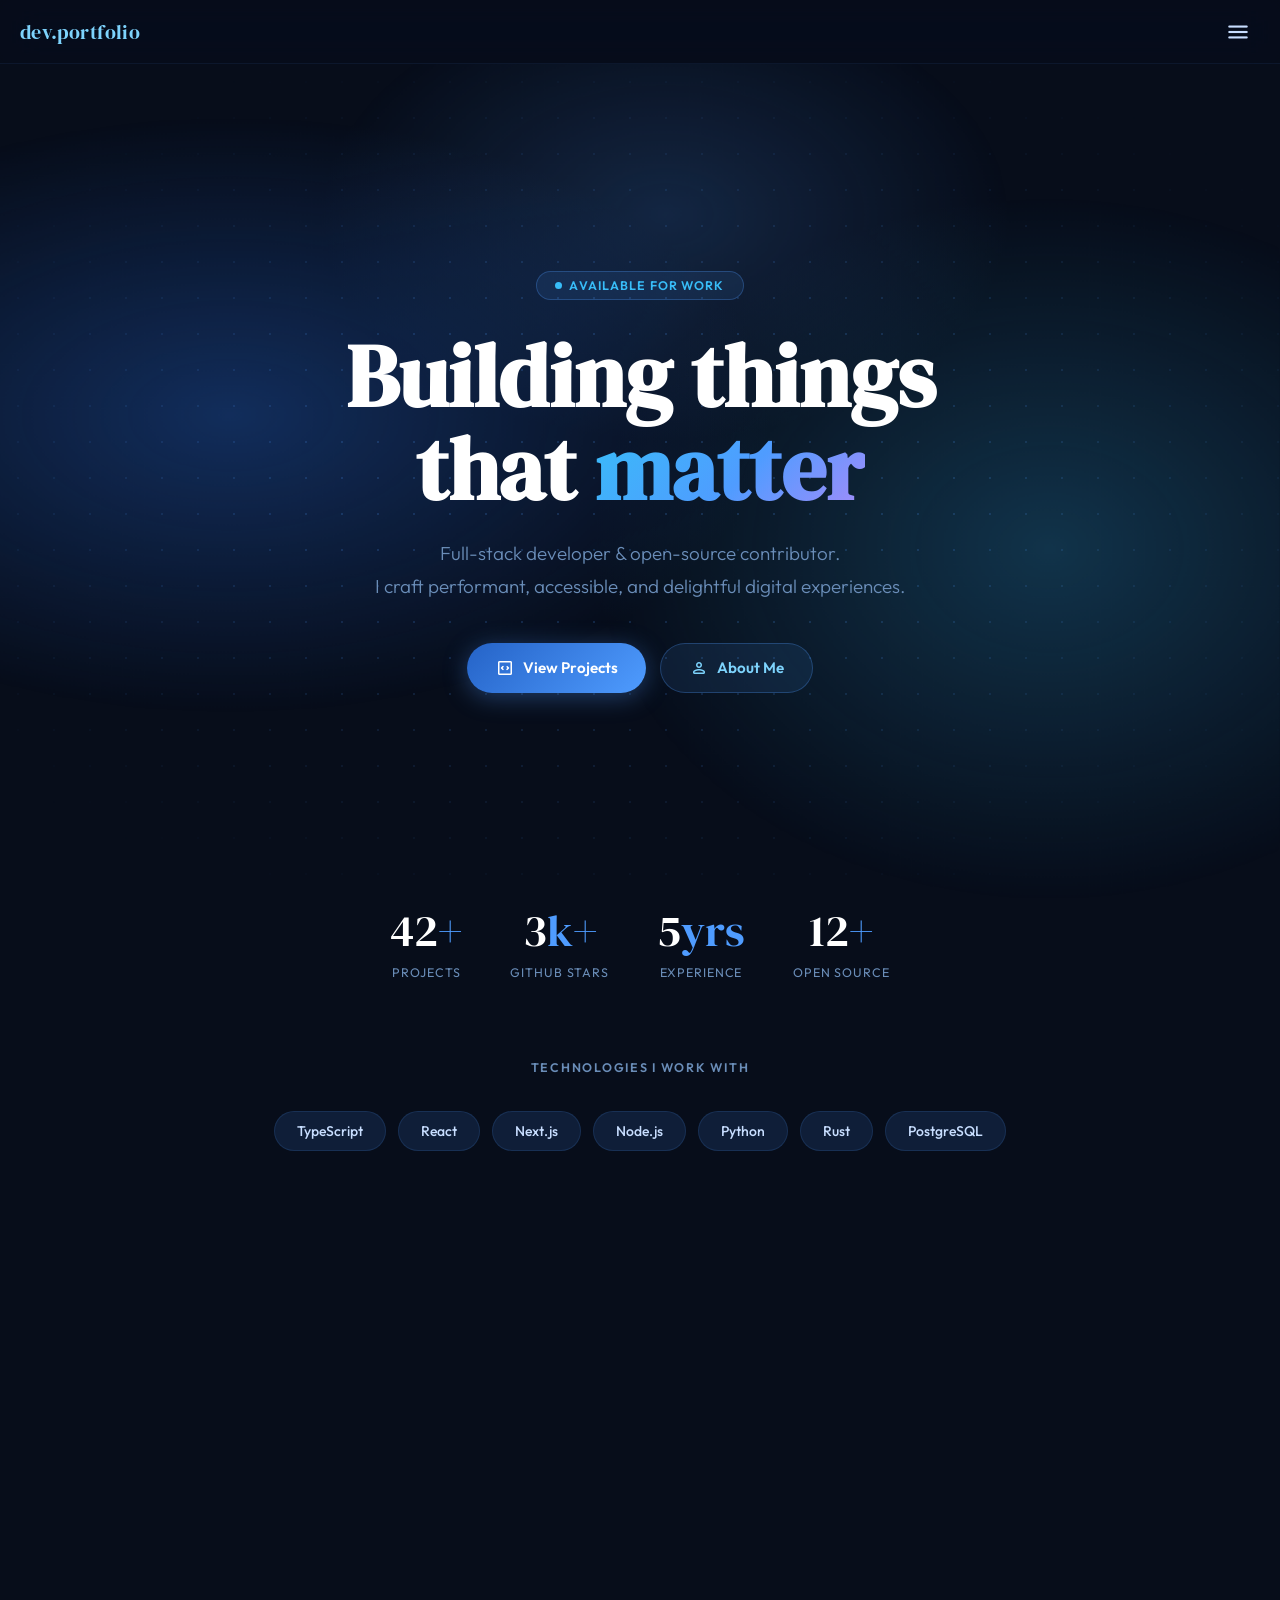
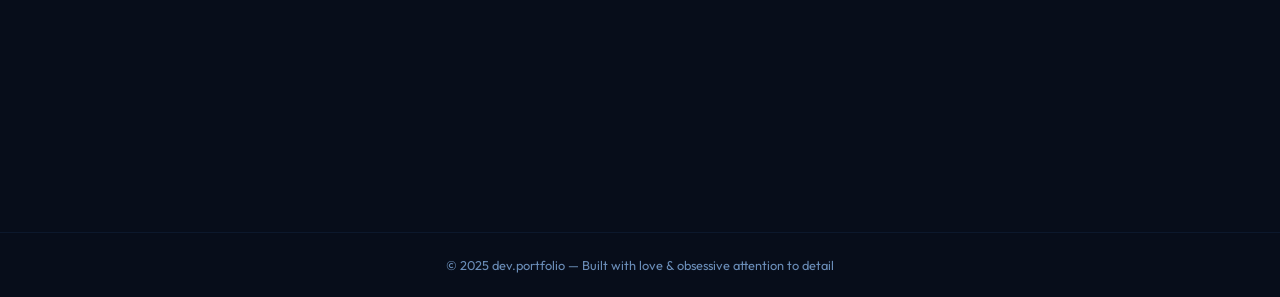
==== commit 2c2f63c9: "Add files via upload" ====
--- a/index.html
+++ b/index.html
@@ -1,250 +1,320 @@
 <!DOCTYPE html>
-<html lang="en" data-theme="dark">
+<html lang="en">
 <head>
-  <meta charset="UTF-8" />
-  <meta name="viewport" content="width=device-width, initial-scale=1.0" />
-  <meta name="description" content="Your Name — Developer & Designer" />
-  <title>Your Name</title>
-
-  <link rel="preconnect" href="https://fonts.googleapis.com" />
-  <link rel="preconnect" href="https://fonts.gstatic.com" crossorigin />
-  <link rel="stylesheet"
-    href="https://fonts.googleapis.com/css2?family=Material+Symbols+Rounded:opsz,wght,FILL,GRAD@20..48,100..700,0..1,-50..200" />
-  <link href="https://fonts.googleapis.com/css2?family=Google+Sans:ital,wght@0,400;0,500;0,700;1,400&family=Google+Sans+Display:wght@400;500;700&display=swap"
-    rel="stylesheet" />
-
-  <script type="module" src="https://esm.sh/@material/web@2.2.0/all.js"></script>
-  <script type="module">
-    import { styles as typescaleStyles }
-      from 'https://esm.sh/@material/web@2.2.0/typography/md-typescale-styles.js';
-    document.adoptedStyleSheets.push(typescaleStyles.styleSheet);
-  </script>
-
-  <link rel="stylesheet" href="css/theme.css" />
-  <link rel="stylesheet" href="css/styles.css" />
+<meta charset="UTF-8"/>
+<meta name="viewport" content="width=device-width,initial-scale=1.0"/>
+<title>Portfolio — Home</title>
+<link rel="preconnect" href="https://fonts.googleapis.com"/>
+<link rel="preconnect" href="https://fonts.gstatic.com" crossorigin/>
+<link href="https://fonts.googleapis.com/css2?family=DM+Serif+Display:ital@0;1&family=Outfit:wght@300;400;500;600;700&family=Material+Symbols+Rounded:opsz,wght,FILL,GRAD@24,400,1,0&display=swap" rel="stylesheet"/>
+<style>
+:root{
+  --bg:#070d1a;--bg2:#0b1428;--surface:#0f1e38;--surface2:#162540;
+  --primary:#4f9cff;--primary-dim:#2563c7;--accent:#7dd3fc;--accent2:#38bdf8;
+  --on-surf:#c8deff;--on-surf-dim:#6a8db8;--ripple:rgba(79,156,255,.25);
+  --radius:20px;--nav-h:64px;
+  --ease:cubic-bezier(.25,.46,.45,.94);
+}
+*,*::before,*::after{box-sizing:border-box;margin:0;padding:0}
+html{scroll-behavior:smooth}
+body{font-family:'Outfit',sans-serif;background:var(--bg);color:var(--on-surf);min-height:100vh;overflow-x:hidden}
+
+/* NAV */
+nav{
+  position:fixed;top:0;left:0;right:0;z-index:100;
+  height:var(--nav-h);display:flex;align-items:center;padding:0 20px;gap:12px;
+  background:rgba(7,13,26,.75);backdrop-filter:blur(20px) saturate(160%);
+  border-bottom:1px solid rgba(79,156,255,.08);
+  transition:border-color .3s,background .3s;
+}
+nav.expanded{border-color:rgba(79,156,255,.2);background:rgba(7,13,26,.92)}
+.nav-logo{
+  font-family:'DM Serif Display',serif;font-size:1.25rem;
+  color:var(--accent);letter-spacing:.02em;margin-right:auto;
+  text-decoration:none;
+}
+#nav-toggle{
+  appearance:none;border:none;background:none;cursor:pointer;
+  width:44px;height:44px;border-radius:50%;
+  display:grid;place-items:center;position:relative;overflow:hidden;
+  color:var(--on-surf);transition:background .2s;
+}
+#nav-toggle:hover{background:rgba(79,156,255,.12)}
+#nav-toggle .material-symbols-rounded{font-size:26px;position:absolute;
+  transition:transform .35s var(--ease),opacity .25s}
+#nav-toggle .icon-close{opacity:0;transform:rotate(-90deg) scale(.5)}
+nav.expanded #nav-toggle .icon-menu{opacity:0;transform:rotate(90deg) scale(.5)}
+nav.expanded #nav-toggle .icon-close{opacity:1;transform:rotate(0) scale(1)}
+
+.nav-links{
+  display:flex;gap:6px;overflow:hidden;
+  max-width:0;opacity:0;
+  transition:max-width .45s var(--ease),opacity .3s;
+}
+nav.expanded .nav-links{max-width:380px;opacity:1}
+.nav-link{
+  text-decoration:none;font-size:.875rem;font-weight:500;
+  color:var(--on-surf-dim);padding:8px 18px;border-radius:50px;
+  position:relative;overflow:hidden;
+  transition:color .2s,background .2s;white-space:nowrap;
+}
+.nav-link:hover{color:var(--accent);background:rgba(79,156,255,.1)}
+.nav-link.active{color:var(--primary);background:rgba(79,156,255,.15)}
+.ripple-el{
+  position:absolute;border-radius:50%;background:var(--ripple);
+  transform:scale(0);animation:rippleAnim .55s linear;pointer-events:none;
+}
+@keyframes rippleAnim{to{transform:scale(4);opacity:0}}
+
+/* HERO */
+main{padding-top:var(--nav-h)}
+.hero{
+  min-height:calc(100svh - var(--nav-h));
+  display:grid;place-items:center;padding:80px 24px;
+  position:relative;overflow:hidden;
+}
+.mesh{
+  position:absolute;inset:0;pointer-events:none;
+  background:
+    radial-gradient(ellipse 65% 55% at 18% 42%,rgba(37,99,199,.38) 0%,transparent 65%),
+    radial-gradient(ellipse 55% 65% at 82% 58%,rgba(56,189,248,.22) 0%,transparent 65%),
+    radial-gradient(ellipse 45% 45% at 52% 18%,rgba(79,156,255,.18) 0%,transparent 60%);
+  animation:meshDrift 14s ease-in-out infinite alternate;
+  will-change:transform;
+}
+@keyframes meshDrift{from{transform:scale(1) translate(0,0)}to{transform:scale(1.09) translate(-2%,1.5%)}}
+.dots{
+  position:absolute;inset:0;pointer-events:none;
+  background-image:radial-gradient(circle,rgba(79,156,255,.18) 1px,transparent 1px);
+  background-size:36px 36px;
+  mask-image:radial-gradient(ellipse 80% 70% at 50% 50%,black 30%,transparent 80%);
+  animation:dotsPulse 7s ease-in-out infinite alternate;
+}
+@keyframes dotsPulse{from{opacity:.35}to{opacity:.85}}
+.hero-content{position:relative;text-align:center;max-width:720px}
+.hero-badge{
+  display:inline-flex;align-items:center;gap:7px;
+  padding:6px 18px;border-radius:50px;
+  background:rgba(79,156,255,.1);border:1px solid rgba(79,156,255,.28);
+  font-size:.78rem;font-weight:600;color:var(--accent2);
+  margin-bottom:30px;letter-spacing:.09em;text-transform:uppercase;
+  animation:fadeUp .7s .1s both;
+}
+.badge-dot{width:7px;height:7px;border-radius:50%;background:var(--accent2);animation:bdPulse 2s infinite}
+@keyframes bdPulse{0%,100%{opacity:1;transform:scale(1)}50%{opacity:.4;transform:scale(.6)}}
+.hero-title{
+  font-family:'DM Serif Display',serif;
+  font-size:clamp(2.8rem,8vw,5.5rem);line-height:1.06;color:#fff;
+  animation:fadeUp .7s .2s both;
+}
+.hero-title .grad{
+  background:linear-gradient(135deg,var(--accent2) 0%,var(--primary) 55%,#a78bfa 100%);
+  -webkit-background-clip:text;-webkit-text-fill-color:transparent;
+  background-clip:text;display:inline-block;
+}
+.hero-sub{
+  margin-top:20px;font-size:clamp(.95rem,2.4vw,1.18rem);
+  color:var(--on-surf-dim);font-weight:300;line-height:1.75;
+  animation:fadeUp .7s .32s both;
+}
+.hero-cta{
+  display:flex;gap:14px;justify-content:center;flex-wrap:wrap;
+  margin-top:40px;animation:fadeUp .7s .46s both;
+}
+.btn{
+  position:relative;overflow:hidden;
+  display:inline-flex;align-items:center;gap:8px;
+  padding:14px 28px;border-radius:50px;
+  font-family:'Outfit',sans-serif;font-size:.95rem;font-weight:600;
+  cursor:pointer;text-decoration:none;border:none;
+  transition:transform .2s,box-shadow .2s;
+}
+.btn:active{transform:scale(.96)!important}
+.btn-primary{
+  background:linear-gradient(135deg,var(--primary-dim),var(--primary));
+  color:#fff;box-shadow:0 4px 24px rgba(79,156,255,.35);
+}
+.btn-primary:hover{box-shadow:0 6px 36px rgba(79,156,255,.55);transform:translateY(-2px)}
+.btn-outline{
+  background:rgba(79,156,255,.1);border:1.5px solid rgba(79,156,255,.28);color:var(--accent);
+}
+.btn-outline:hover{background:rgba(79,156,255,.18);transform:translateY(-2px)}
+.btn .material-symbols-rounded{font-size:20px}
+
+/* STATS */
+.stats{
+  display:flex;justify-content:center;gap:48px;flex-wrap:wrap;
+  padding:0 24px 80px;
+}
+.stat{text-align:center}
+.stat-num{font-family:'DM Serif Display',serif;font-size:2.8rem;color:#fff}
+.stat-num span{color:var(--primary)}
+.stat-label{font-size:.78rem;color:var(--on-surf-dim);margin-top:4px;letter-spacing:.07em;text-transform:uppercase}
+
+/* SKILLS */
+.skills-section{padding:0 24px 80px;text-align:center}
+.section-label{font-size:.78rem;font-weight:600;letter-spacing:.14em;
+  text-transform:uppercase;color:var(--on-surf-dim);margin-bottom:36px}
+.chips{display:flex;flex-wrap:wrap;gap:12px;justify-content:center;max-width:800px;margin:0 auto}
+.chip{
+  padding:10px 22px;border-radius:50px;
+  background:var(--surface);border:1px solid rgba(79,156,255,.14);
+  font-size:.875rem;font-weight:500;color:var(--on-surf);
+  position:relative;overflow:hidden;
+  transition:border-color .2s,background .2s,transform .2s;cursor:default;
+}
+.chip:hover{border-color:rgba(79,156,255,.45);background:var(--surface2);transform:translateY(-2px)}
+
+/* CARDS */
+.cards-section{padding:0 24px 100px}
+.cards-grid{
+  display:grid;grid-template-columns:repeat(auto-fit,minmax(250px,1fr));
+  gap:20px;max-width:980px;margin:0 auto;
+}
+.card{
+  background:var(--surface);border:1px solid rgba(79,156,255,.1);
+  border-radius:var(--radius);padding:28px 26px;
+  position:relative;overflow:hidden;
+  transition:border-color .3s,transform .3s,box-shadow .3s;
+  cursor:default;
+}
+.card::before{
+  content:'';position:absolute;inset:0;border-radius:inherit;
+  background:linear-gradient(135deg,rgba(79,156,255,.06) 0%,transparent 60%);
+  opacity:0;transition:opacity .3s;
+}
+.card:hover{border-color:rgba(79,156,255,.35);transform:translateY(-5px);box-shadow:0 20px 48px rgba(0,0,0,.45)}
+.card:hover::before{opacity:1}
+.card-icon{font-size:2.2rem;margin-bottom:14px}
+.card h3{font-size:1.05rem;font-weight:600;color:#fff;margin-bottom:8px}
+.card p{font-size:.875rem;color:var(--on-surf-dim);line-height:1.65}
+
+@keyframes fadeUp{from{opacity:0;transform:translateY(28px)}to{opacity:1;transform:translateY(0)}}
+.reveal{opacity:0;transform:translateY(24px);transition:opacity .55s var(--ease),transform .55s var(--ease)}
+.reveal.in{opacity:1;transform:translateY(0)}
+
+footer{
+  text-align:center;padding:24px;
+  font-size:.8rem;color:var(--on-surf-dim);
+  border-top:1px solid rgba(79,156,255,.08);
+}
+</style>
 </head>
-
 <body>
 
-  <!-- Page loader -->
-  <md-linear-progress id="page-loader" indeterminate aria-label="Loading"
-    style="position:fixed;top:0;left:0;right:0;z-index:9999;"></md-linear-progress>
-
-  <!-- Scrim -->
-  <div class="nav-scrim" id="nav-scrim" aria-hidden="true"></div>
-
-  <!-- ══ NAVIGATION DRAWER ══════════════════════════════════════ -->
-  <nav class="nav-drawer" id="nav-drawer"
-       role="navigation" aria-label="Site navigation" aria-hidden="true">
-
-    <div class="drawer-header">
-      <div class="drawer-wordmark">
-        <svg class="drawer-logo-svg" viewBox="0 0 256 256" fill="none" aria-hidden="true">
-          <path fill="currentColor" d="M253.85 4.9a3.5 3.5 0 0 0-3.2-4.9h-24.7a2.5 2.5 0 0 0-2.29 1.5L130.3 214.16a2.5 2.5 0 0 1-4.58 0L32.34 1.5a2.5 2.5 0 0 0-2.3-1.5H5.37a3.5 3.5 0 0 0-3.21 4.9c14.63 33.4 99.32 226.71 109.1 249a3.5 3.5 0 0 0 3.2 2.1h27.1a3.5 3.5 0 0 0 3.2-2.1z"/>
-          <path fill="var(--md-sys-color-primary)" d="M130.6 131.75a3 3 0 0 1-5.2 0L51.93 4.5a3 3 0 0 1 2.6-4.5h146.94a3 3 0 0 1 2.6 4.5z"/>
-        </svg>
-        <span class="md-typescale-title-large" id="drawer-name">Your Name</span>
-      </div>
-      <md-icon-button id="drawer-close-btn" aria-label="Close navigation">
-        <md-icon>close</md-icon>
-      </md-icon-button>
+<nav id="navbar">
+  <a href="index.html" class="nav-logo">dev.portfolio</a>
+  <div class="nav-links" id="navLinks">
+    <a href="index.html"    class="nav-link active"   data-ripple>Home</a>
+    <a href="projects.html" class="nav-link"           data-ripple>Projects</a>
+    <a href="about.html"    class="nav-link"           data-ripple>About</a>
+  </div>
+  <button id="nav-toggle" aria-label="Toggle navigation" data-ripple>
+    <span class="material-symbols-rounded icon-menu">menu</span>
+    <span class="material-symbols-rounded icon-close">close</span>
+  </button>
+</nav>
+
+<main>
+  <section class="hero">
+    <div class="mesh" aria-hidden="true"></div>
+    <div class="dots" aria-hidden="true"></div>
+    <div class="hero-content">
+      <div class="hero-badge"><span class="badge-dot"></span>Available for work</div>
+      <h1 class="hero-title">Building things<br>that <span class="grad">matter</span></h1>
+      <p class="hero-sub">Full-stack developer &amp; open-source contributor.<br>I craft performant, accessible, and delightful digital experiences.</p>
+      <div class="hero-cta">
+        <a href="projects.html" class="btn btn-primary" data-ripple>
+          <span class="material-symbols-rounded">code_blocks</span>View Projects
+        </a>
+        <a href="about.html" class="btn btn-outline" data-ripple>
+          <span class="material-symbols-rounded">person</span>About Me
+        </a>
+      </div>
     </div>
-
-    <md-divider></md-divider>
-
-    <ul class="nav-list" role="list">
-      <li><button class="nav-item" data-target="hero">
-        <span class="nav-item-icon material-symbols-rounded" aria-hidden="true">home</span>
-        <span class="nav-item-label md-typescale-label-large">Home</span>
-        <md-ripple></md-ripple>
-      </button></li>
-      <li><button class="nav-item" data-target="projects">
-        <span class="nav-item-icon material-symbols-rounded" aria-hidden="true">folder_open</span>
-        <span class="nav-item-label md-typescale-label-large">Projects</span>
-        <md-ripple></md-ripple>
-      </button></li>
-      <li><button class="nav-item" data-target="about">
-        <span class="nav-item-icon material-symbols-rounded" aria-hidden="true">person</span>
-        <span class="nav-item-label md-typescale-label-large">About</span>
-        <md-ripple></md-ripple>
-      </button></li>
-      <li><button class="nav-item" data-target="contact">
-        <span class="nav-item-icon material-symbols-rounded" aria-hidden="true">mail</span>
-        <span class="nav-item-label md-typescale-label-large">Contact</span>
-        <md-ripple></md-ripple>
-      </button></li>
-    </ul>
-
-    <div class="drawer-footer">
-      <span class="md-typescale-body-small" style="opacity:.45;">Built with MD3 ✦</span>
+  </section>
+
+  <div class="stats">
+    <div class="stat reveal"><div class="stat-num">42<span>+</span></div><div class="stat-label">Projects</div></div>
+    <div class="stat reveal"><div class="stat-num">3<span>k+</span></div><div class="stat-label">GitHub Stars</div></div>
+    <div class="stat reveal"><div class="stat-num">5<span>yrs</span></div><div class="stat-label">Experience</div></div>
+    <div class="stat reveal"><div class="stat-num">12<span>+</span></div><div class="stat-label">Open Source</div></div>
+  </div>
+
+  <section class="skills-section">
+    <p class="section-label">Technologies I work with</p>
+    <div class="chips">
+      <span class="chip reveal" data-ripple>TypeScript</span>
+      <span class="chip reveal" data-ripple>React</span>
+      <span class="chip reveal" data-ripple>Next.js</span>
+      <span class="chip reveal" data-ripple>Node.js</span>
+      <span class="chip reveal" data-ripple>Python</span>
+      <span class="chip reveal" data-ripple>Rust</span>
+      <span class="chip reveal" data-ripple>PostgreSQL</span>
+      <span class="chip reveal" data-ripple>Docker</span>
+      <span class="chip reveal" data-ripple>Kubernetes</span>
+      <span class="chip reveal" data-ripple>GraphQL</span>
+      <span class="chip reveal" data-ripple>WebGL</span>
+      <span class="chip reveal" data-ripple>WASM</span>
     </div>
-  </nav>
-
-  <!-- ══ TOP APP BAR ════════════════════════════════════════════ -->
-  <header class="top-app-bar" id="top-app-bar">
-
-    <div class="app-bar-leading">
-      <md-icon-button id="menu-btn" aria-label="Open navigation"
-                      aria-expanded="false" aria-controls="nav-drawer">
-        <md-icon id="menu-icon">menu</md-icon>
-      </md-icon-button>
+  </section>
+
+  <section class="cards-section">
+    <div class="cards-grid">
+      <div class="card reveal">
+        <div class="card-icon">⚡</div>
+        <h3>Performance First</h3>
+        <p>Every millisecond counts. I obsess over bundle size, paint times, and runtime efficiency.</p>
+      </div>
+      <div class="card reveal">
+        <div class="card-icon">🎨</div>
+        <h3>Design Systems</h3>
+        <p>Cohesive, accessible component libraries that scale across teams and products.</p>
+      </div>
+      <div class="card reveal">
+        <div class="card-icon">🔐</div>
+        <h3>Security Minded</h3>
+        <p>Security is never an afterthought — from auth flows to dependency audits.</p>
+      </div>
+      <div class="card reveal">
+        <div class="card-icon">🌐</div>
+        <h3>Open Source</h3>
+        <p>Giving back to the ecosystem that made me. Active contributor across multiple orgs.</p>
+      </div>
     </div>
-
-    <a class="app-bar-brand" href="#hero" aria-label="Go to top">
-      <svg class="brand-logo" viewBox="0 0 256 256" fill="none" aria-hidden="true">
-        <path fill="currentColor" d="M253.85 4.9a3.5 3.5 0 0 0-3.2-4.9h-24.7a2.5 2.5 0 0 0-2.29 1.5L130.3 214.16a2.5 2.5 0 0 1-4.58 0L32.34 1.5a2.5 2.5 0 0 0-2.3-1.5H5.37a3.5 3.5 0 0 0-3.21 4.9c14.63 33.4 99.32 226.71 109.1 249a3.5 3.5 0 0 0 3.2 2.1h27.1a3.5 3.5 0 0 0 3.2-2.1z"/>
-        <path fill="var(--md-sys-color-primary)" d="M130.6 131.75a3 3 0 0 1-5.2 0L51.93 4.5a3 3 0 0 1 2.6-4.5h146.94a3 3 0 0 1 2.6 4.5z"/>
-      </svg>
-      <span class="brand-name md-typescale-title-large" id="appbar-name">Your Name</span>
-    </a>
-
-    <div class="app-bar-trailing">
-      <nav class="appbar-tabs" aria-label="Quick navigation">
-        <button class="appbar-tab" data-target="projects">Projects<md-ripple></md-ripple></button>
-        <button class="appbar-tab" data-target="about">About<md-ripple></md-ripple></button>
-        <button class="appbar-tab" data-target="contact">Contact<md-ripple></md-ripple></button>
-      </nav>
-      <md-icon-button id="theme-btn" aria-label="Switch theme" title="Switch theme">
-        <md-icon id="theme-icon">dark_mode</md-icon>
-      </md-icon-button>
-    </div>
-  </header>
-
-  <!-- ══ PAGE WRAPPER ═══════════════════════════════════════════ -->
-  <div class="page-wrapper" id="page-wrapper">
-    <main id="main-content">
-
-      <!-- HERO -->
-      <section class="section section--hero" id="hero" aria-labelledby="hero-heading">
-        <div class="hero-inner">
-
-          <div class="hero-text">
-            <h1 class="hero-heading md-typescale-display-medium" id="hero-heading"></h1>
-            <p  class="hero-sub md-typescale-body-large" id="hero-sub"></p>
-            <div class="hero-actions">
-              <md-filled-button id="hero-cta-primary" data-target="projects">
-                <md-icon slot="icon">folder_open</md-icon>View Projects
-              </md-filled-button>
-              <md-outlined-button id="hero-cta-secondary" data-target="contact">
-                <md-icon slot="icon">mail_outline</md-icon>Contact
-              </md-outlined-button>
-            </div>
-            <div class="hero-socials" id="hero-socials"></div>
-          </div>
-
-          <div class="hero-visual" aria-hidden="true">
-            <div class="hero-glow"></div>
-            <div class="hero-card">
-              <div class="hero-card-topbar">
-                <div class="hero-card-dots"><span></span><span></span><span></span></div>
-              </div>
-              <div class="hero-card-avatar-wrap">
-                <img class="hero-card-avatar" id="hero-avatar-img"
-                     src="assets/avatar.jpg" alt=""
-                     onerror="this.hidden=true;document.getElementById('avatar-fallback').hidden=false;" />
-                <div class="hero-card-avatar hero-card-avatar--fallback" id="avatar-fallback" hidden>
-                  <span class="material-symbols-rounded">person</span>
-                </div>
-              </div>
-              <p class="md-typescale-title-medium hero-card-name" id="hero-card-name"></p>
-              <p class="md-typescale-body-small hero-card-role" id="hero-card-role"></p>
-              <div class="hero-card-chips" id="hero-card-chips"></div>
-            </div>
-          </div>
-
-        </div>
-        <div class="scroll-hint" aria-hidden="true">
-          <span class="material-symbols-rounded">expand_more</span>
-        </div>
-      </section>
-
-      <!-- ABOUT (centered text block — ReVanced style) -->
-      <section class="section section--about" id="about" aria-labelledby="about-heading">
-        <div class="section-inner section-inner--narrow">
-          <div class="about-logo-row" aria-hidden="true">
-            <svg class="about-logo-svg" viewBox="0 0 256 256" fill="none">
-              <path fill="var(--md-sys-color-on-surface)" d="M253.85 4.9a3.5 3.5 0 0 0-3.2-4.9h-24.7a2.5 2.5 0 0 0-2.29 1.5L130.3 214.16a2.5 2.5 0 0 1-4.58 0L32.34 1.5a2.5 2.5 0 0 0-2.3-1.5H5.37a3.5 3.5 0 0 0-3.21 4.9c14.63 33.4 99.32 226.71 109.1 249a3.5 3.5 0 0 0 3.2 2.1h27.1a3.5 3.5 0 0 0 3.2-2.1z"/>
-              <path fill="var(--md-sys-color-primary)" d="M130.6 131.75a3 3 0 0 1-5.2 0L51.93 4.5a3 3 0 0 1 2.6-4.5h146.94a3 3 0 0 1 2.6 4.5z"/>
-            </svg>
-          </div>
-          <h2 class="md-typescale-headline-large about-name" id="about-heading"></h2>
-          <div class="about-paragraphs" id="about-text"></div>
-        </div>
-      </section>
-
-      <!-- PROJECTS -->
-      <section class="section section--projects" id="projects" aria-labelledby="projects-heading">
-        <div class="section-inner">
-          <div class="section-header">
-            <h2 class="md-typescale-headline-medium section-title" id="projects-heading">Projects</h2>
-            <p  class="md-typescale-body-large section-subtitle" id="projects-subtitle"></p>
-          </div>
-          <div class="projects-grid" id="projects-grid" role="list"></div>
-        </div>
-      </section>
-
-      <!-- SKILLS -->
-      <section class="section section--skills" id="skills" aria-labelledby="skills-heading">
-        <div class="section-inner section-inner--narrow">
-          <h2 class="md-typescale-headline-medium section-title" id="skills-heading">Skills &amp; Tools</h2>
-          <div class="skills-chips" id="skills-chips" role="list"></div>
-        </div>
-      </section>
-
-      <!-- CONTACT -->
-      <section class="section section--contact" id="contact" aria-labelledby="contact-heading">
-        <div class="section-inner">
-          <div class="section-header">
-            <h2 class="md-typescale-headline-medium section-title" id="contact-heading">Get In Touch</h2>
-            <p  class="md-typescale-body-large section-subtitle">Let's build something great together</p>
-          </div>
-          <div class="contact-grid" id="contact-grid"></div>
-        </div>
-      </section>
-
-    </main>
-
-    <!-- ══ FOOTER (ReVanced two-column) ═══════════════════════════ -->
-    <footer class="site-footer">
-      <div class="footer-inner">
-
-        <div class="footer-brand">
-          <div class="footer-wordmark">
-            <svg class="footer-logo" viewBox="0 0 256 256" fill="none" aria-hidden="true">
-              <path fill="var(--md-sys-color-on-surface)" d="M253.85 4.9a3.5 3.5 0 0 0-3.2-4.9h-24.7a2.5 2.5 0 0 0-2.29 1.5L130.3 214.16a2.5 2.5 0 0 1-4.58 0L32.34 1.5a2.5 2.5 0 0 0-2.3-1.5H5.37a3.5 3.5 0 0 0-3.21 4.9c14.63 33.4 99.32 226.71 109.1 249a3.5 3.5 0 0 0 3.2 2.1h27.1a3.5 3.5 0 0 0 3.2-2.1z"/>
-              <path fill="var(--md-sys-color-primary)" d="M130.6 131.75a3 3 0 0 1-5.2 0L51.93 4.5a3 3 0 0 1 2.6-4.5h146.94a3 3 0 0 1 2.6 4.5z"/>
-            </svg>
-            <span class="md-typescale-title-medium" id="footer-name">Your Name</span>
-          </div>
-          <p class="md-typescale-body-small footer-copy" id="footer-copy"></p>
-        </div>
-
-        <div class="footer-col">
-          <p class="footer-col-title md-typescale-label-large">Pages</p>
-          <ul class="footer-link-list" role="list">
-            <li><button class="footer-link md-typescale-body-medium" data-target="hero">Home<md-ripple></md-ripple></button></li>
-            <li><button class="footer-link md-typescale-body-medium" data-target="projects">Projects<md-ripple></md-ripple></button></li>
-            <li><button class="footer-link md-typescale-body-medium" data-target="about">About<md-ripple></md-ripple></button></li>
-            <li><button class="footer-link md-typescale-body-medium" data-target="contact">Contact<md-ripple></md-ripple></button></li>
-          </ul>
-        </div>
-
-        <div class="footer-col" id="footer-socials-col">
-          <p class="footer-col-title md-typescale-label-large">Socials</p>
-          <ul class="footer-link-list" id="footer-socials-list" role="list"></ul>
-        </div>
-
-      </div>
-    </footer>
-
-  </div><!-- /.page-wrapper -->
-
-  <md-fab class="back-to-top-fab" id="back-to-top-fab"
-          aria-label="Back to top" size="small" style="display:none;">
-    <md-icon slot="icon">keyboard_arrow_up</md-icon>
-  </md-fab>
-
-  <script src="js/main.js"    defer></script>
-  <script src="js/content.js" defer></script>
+  </section>
+</main>
+
+<footer>&copy; 2025 dev.portfolio — Built with love &amp; obsessive attention to detail</footer>
+
+<script>
+const navbar=document.getElementById('navbar');
+const toggle=document.getElementById('nav-toggle');
+toggle.addEventListener('click',()=>navbar.classList.toggle('expanded'));
+document.addEventListener('click',e=>{if(!navbar.contains(e.target))navbar.classList.remove('expanded')});
+
+function ripple(e,el){
+  const r=el.getBoundingClientRect(),d=Math.max(r.width,r.height)*2;
+  const s=document.createElement('span');s.className='ripple-el';
+  Object.assign(s.style,{width:d+'px',height:d+'px',
+    left:(e.clientX-r.left-d/2)+'px',top:(e.clientY-r.top-d/2)+'px'});
+  el.appendChild(s);s.addEventListener('animationend',()=>s.remove());
+}
+document.querySelectorAll('[data-ripple]').forEach(el=>{
+  el.style.position=el.style.position||'relative';
+  el.style.overflow='hidden';
+  el.addEventListener('pointerdown',e=>ripple(e,el));
+});
+
+const io=new IntersectionObserver(entries=>{
+  entries.forEach((en,i)=>{
+    if(en.isIntersecting){
+      setTimeout(()=>en.target.classList.add('in'),i*60);
+      io.unobserve(en.target);
+    }
+  });
+},{threshold:.12});
+document.querySelectorAll('.reveal').forEach(el=>io.observe(el));
+</script>
 </body>
 </html>
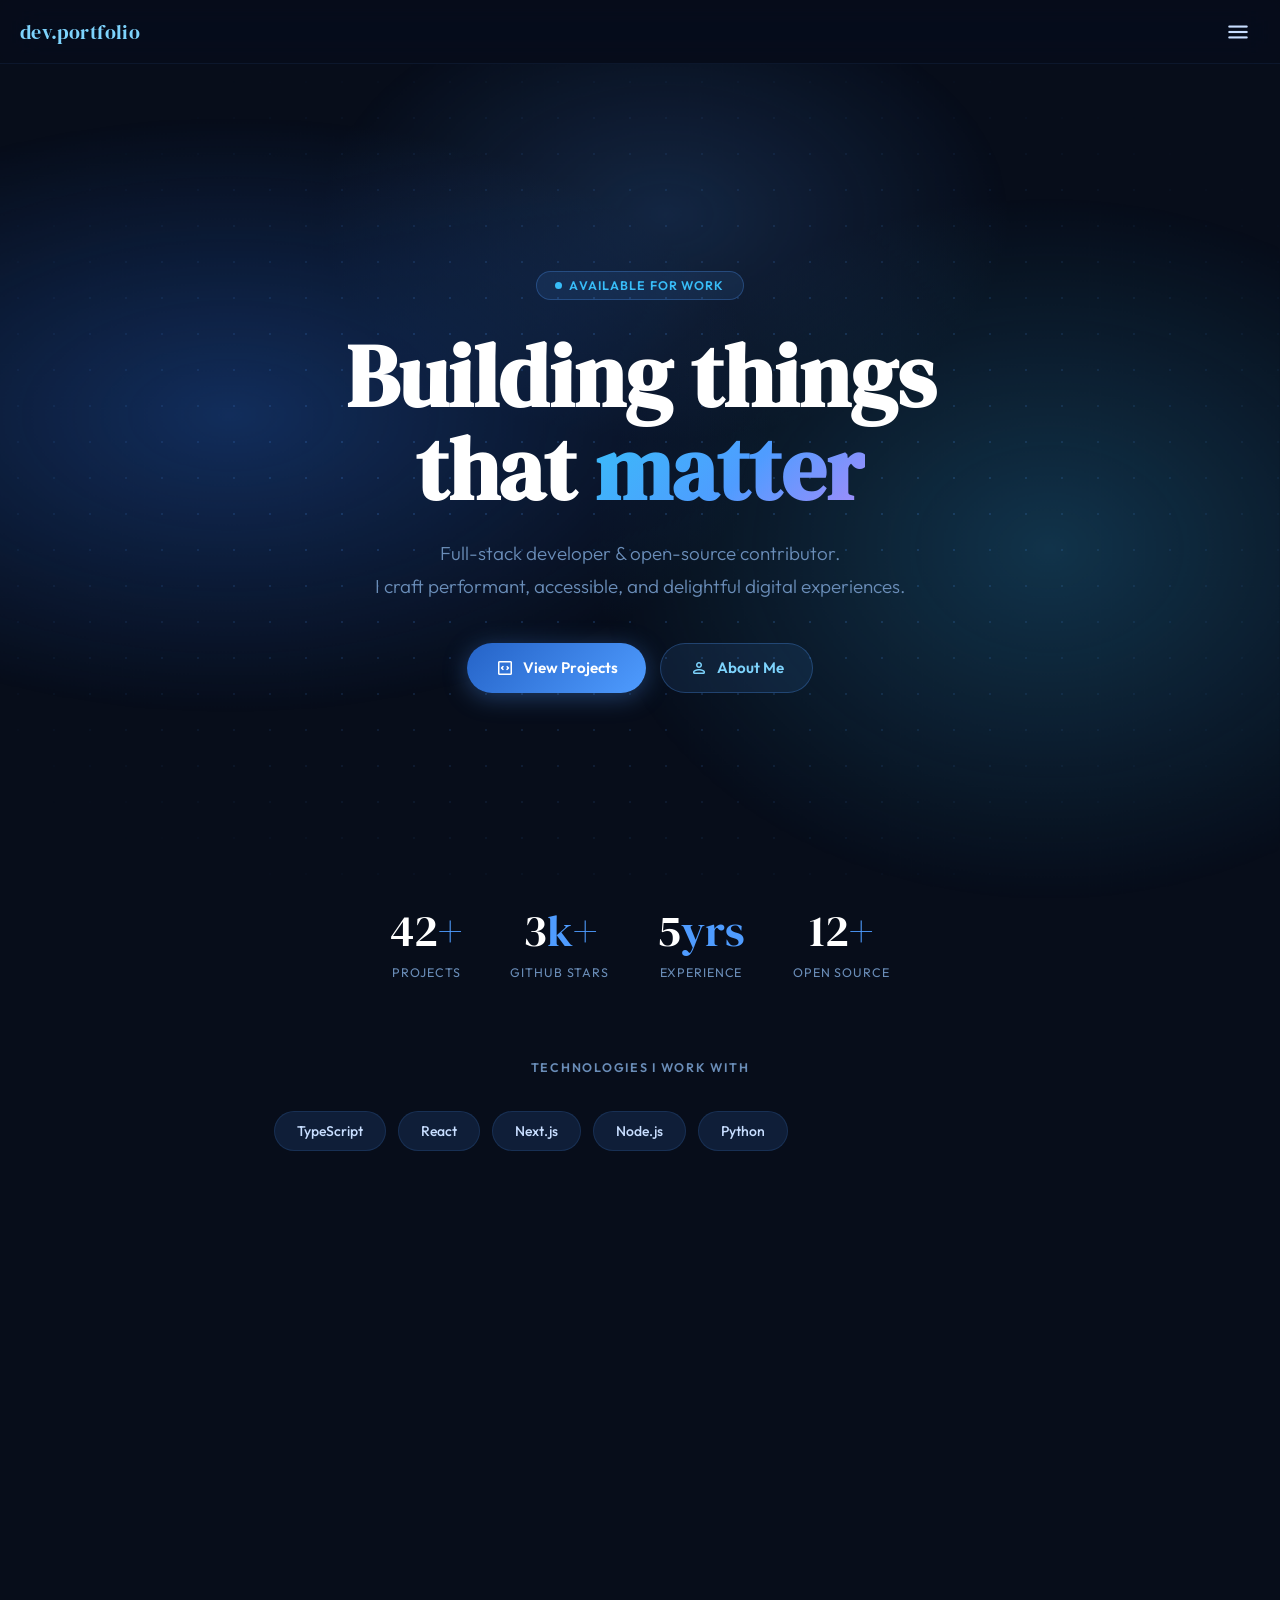
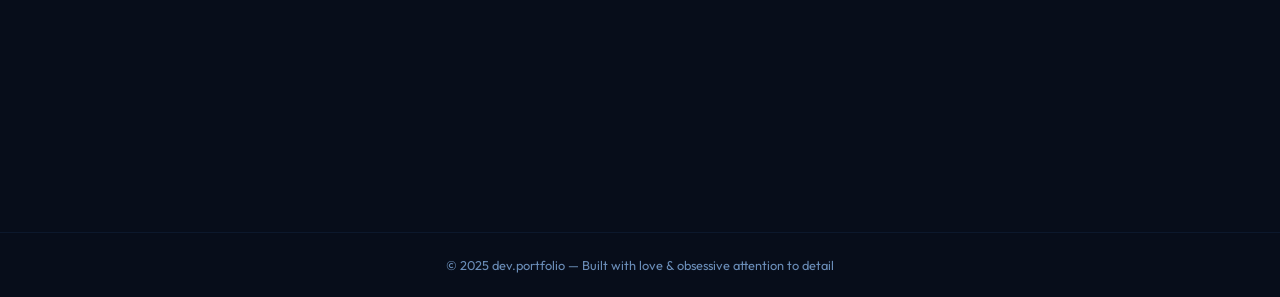
==== commit bf7ba645: "Update index.html" ====
--- a/index.html
+++ b/index.html
@@ -3,7 +3,7 @@
 <head>
 <meta charset="UTF-8"/>
 <meta name="viewport" content="width=device-width,initial-scale=1.0"/>
-<title>Portfolio — Home</title>
+<title>Friczh's Homepage</title></title>
 <link rel="preconnect" href="https://fonts.googleapis.com"/>
 <link rel="preconnect" href="https://fonts.gstatic.com" crossorigin/>
 <link href="https://fonts.googleapis.com/css2?family=DM+Serif+Display:ital@0;1&family=Outfit:wght@300;400;500;600;700&family=Material+Symbols+Rounded:opsz,wght,FILL,GRAD@24,400,1,0&display=swap" rel="stylesheet"/>
@@ -206,8 +206,8 @@
   <a href="index.html" class="nav-logo">dev.portfolio</a>
   <div class="nav-links" id="navLinks">
     <a href="index.html"    class="nav-link active"   data-ripple>Home</a>
-    <a href="projects.html" class="nav-link"           data-ripple>Projects</a>
-    <a href="about.html"    class="nav-link"           data-ripple>About</a>
+    <a href="/projects/index.html" class="nav-link"     data-ripple>Projects</a>
+    <a href="/about/index.html"    class="nav-link"     data-ripple>About</a>
   </div>
   <button id="nav-toggle" aria-label="Toggle navigation" data-ripple>
     <span class="material-symbols-rounded icon-menu">menu</span>
